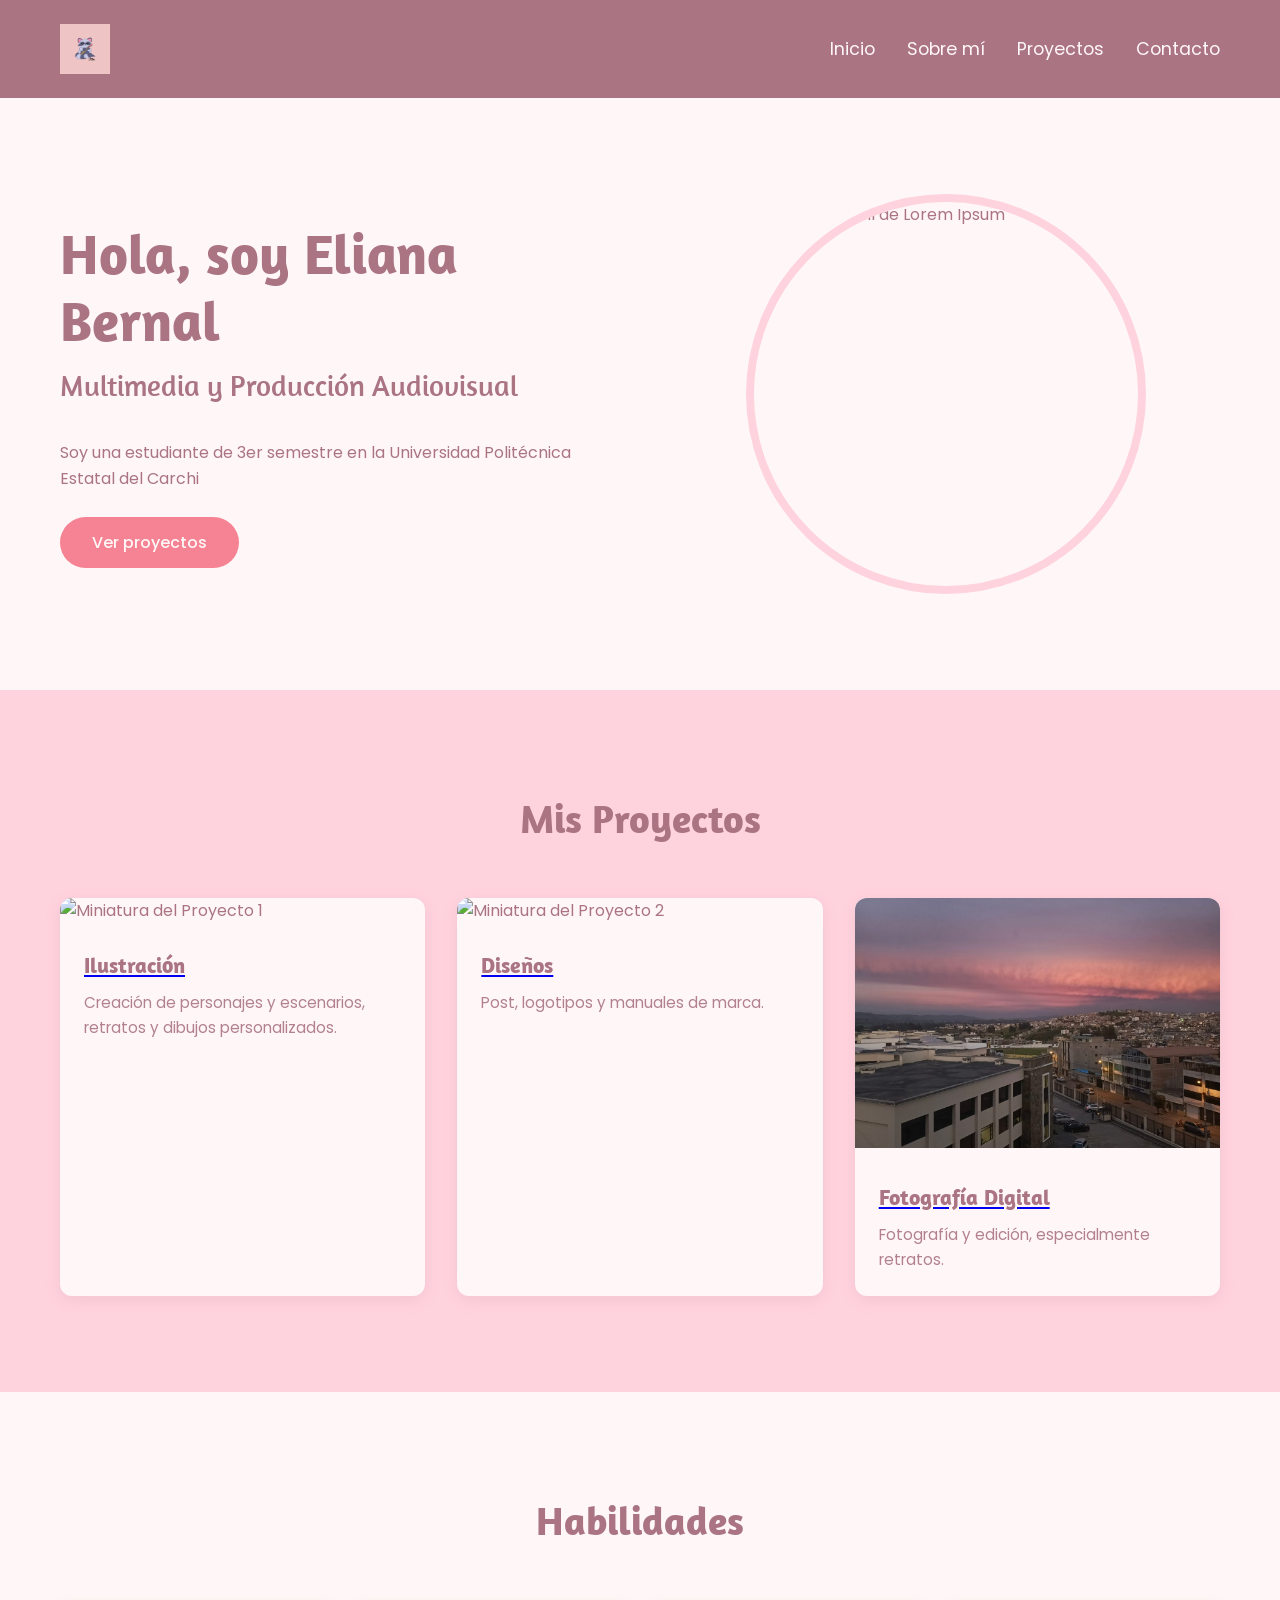
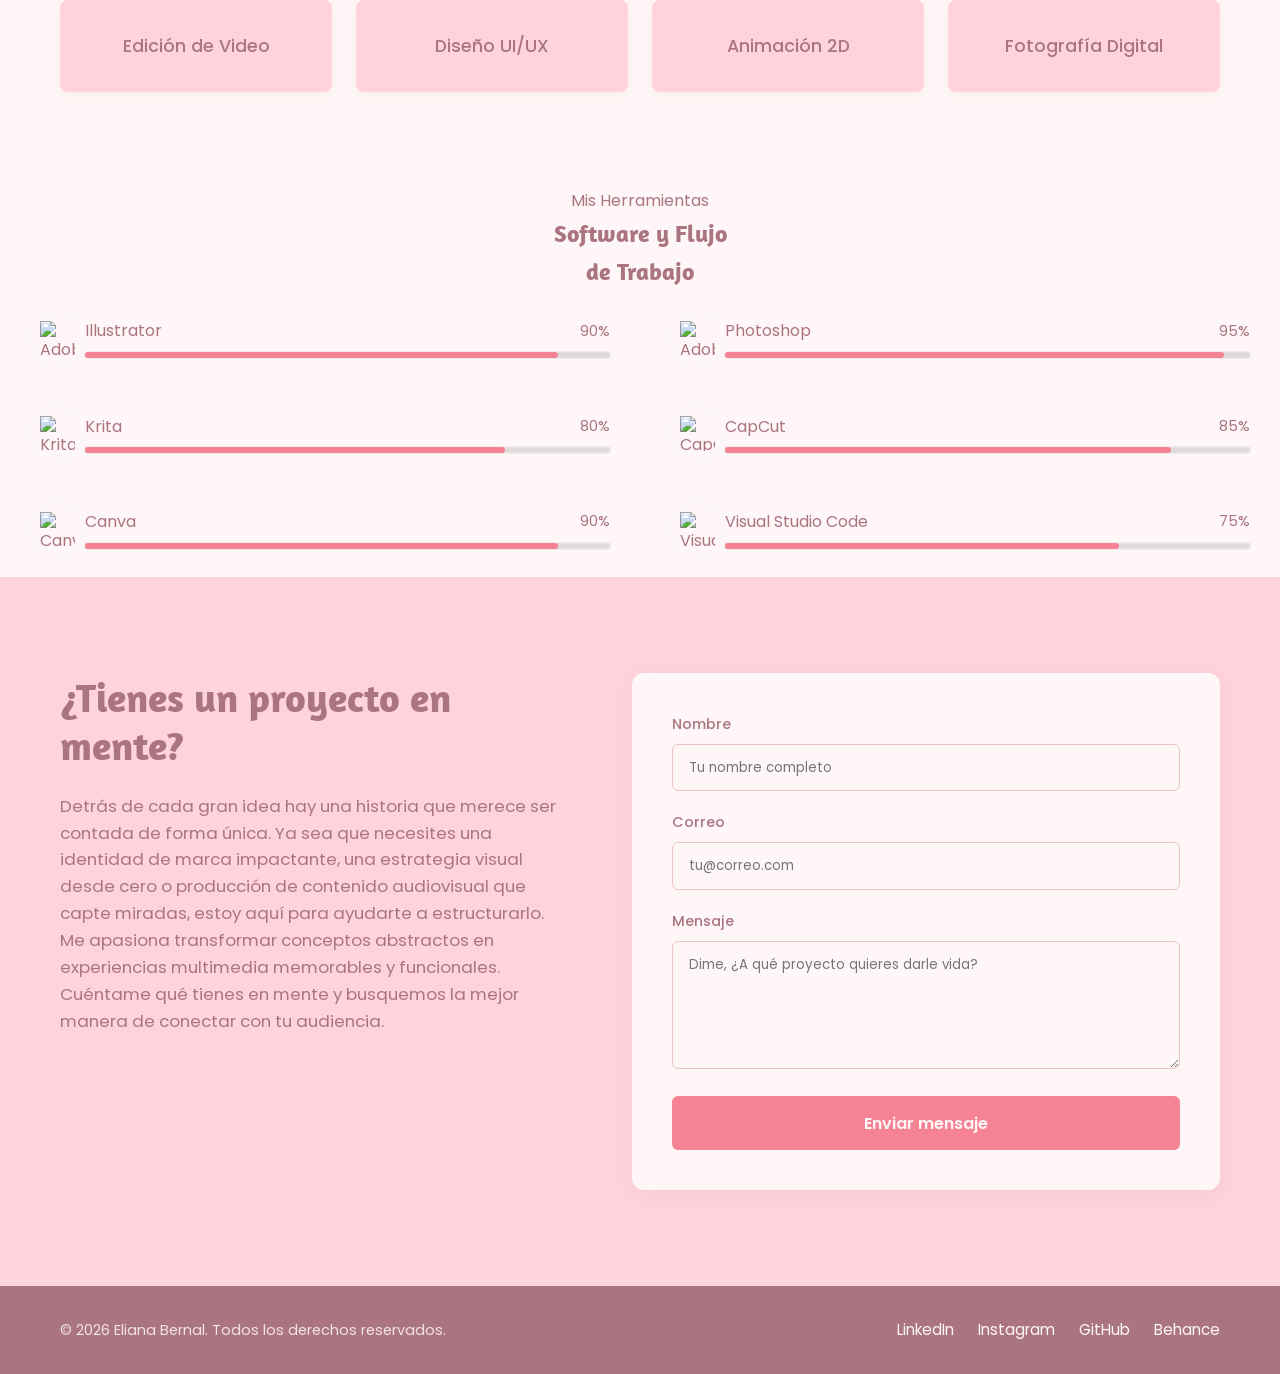
==== index.html @ 966401a4 "fotos" ====
<!DOCTYPE html>
<html lang="es">
<head>
    <meta charset="UTF-8">
    <meta name="viewport" content="width=device-width, initial-scale=1.0">
    <title>Portafolio Profesional - Multimedia y Producción Audiovisual</title>
    <link rel="preconnect" href="https://fonts.googleapis.com">
    <link rel="preconnect" href="https://fonts.gstatic.com" crossorigin>
    <link href="https://fonts.googleapis.com/css2?family=Amaranth:ital,wght@0,400;0,700;1,400;1,700&family=Poppins:wght@300;400;500;600&display=swap" rel="stylesheet">
    <link rel="stylesheet" href="style.css">
</head>
<body>

    <header class="sitio-header">
        <div class="contenedor header-flex">
            <div class="logo-placeholder"><img src="Pictures/Logo cuadrado.png" alt="" width="50px" height="50px"></div>
            <nav class="navegacion-principal">
                <a href="#inicio" class="enlace-nav">Inicio</a>
                <a href="#sobre-mi" class="enlace-nav">Sobre mí</a>
                <a href="#proyectos" class="enlace-nav">Proyectos</a>
                <a href="#contacto" class="enlace-nav">Contacto</a>
            </nav>
        </div>
    </header>

    <main>
        <section id="inicio" class="seccion-hero">
            <div class="contenedor hero-flex">
                <div class="hero-columna-texto">
                    <h1 class="hero-titulo">Hola, soy Eliana Bernal</h1>
                    <h2 class="hero-subtitulo">Multimedia y Producción Audiovisual</h2>
                    <p>Soy una estudiante de 3er semestre en la Universidad Politécnica Estatal del Carchi</p>
                    <br>
                    <a href="#proyectos" class="boton-acento">Ver proyectos</a>
                </div>
                <div class="hero-columna-imagen">
                    <img src="Pictures/" alt="Foto de perfil de Lorem Ipsum" class="foto-perfil">
                </div>
            </div>
        </section>

        <section id="proyectos" class="seccion-proyectos">
            <div class="contenedor">
                <h2 class="titulo-seccion">Mis Proyectos</h2>
                <div class="proyectos-grid">
                    <article class="tarjeta-proyecto">
                        <img src="Pictures/Ilustración Ellie.png" alt="Miniatura del Proyecto 1" class="proyecto-imagen">
                        <div class="proyecto-contenido">
                            <a href="###" target="_blank" rel="noopener noreferrer"><h3 class="proyecto-titulo">Ilustración</h3></a>
                            <p class="proyecto-descripcion">Creación de personajes y escenarios, retratos y dibujos personalizados.</p>
                        </div>
                    </article>
                    <article class="tarjeta-proyecto">
                        <img src="Pictures/SFICHE.png" alt="Miniatura del Proyecto 2" class="proyecto-imagen">
                        <div class="proyecto-contenido">
                            <a href="###" target="_blank" rel="noopener noreferrer"><h3 class="proyecto-titulo">Diseños</h3></a>
                            <p class="proyecto-descripcion">Post, logotipos y manuales de marca.</p>
                        </div>
                    </article>
                    <article class="tarjeta-proyecto">
                        <img src="Pictures/Campus UPEC.jpeg" alt="Miniatura del Proyecto 3" class="proyecto-imagen">
                        <div class="proyecto-contenido">
                            <a href="###" target="_blank" rel="noopener noreferrer"><h3 class="proyecto-titulo">Fotografía Digital</h3></a>
                            <p class="proyecto-descripcion">Fotografía y edición, especialmente retratos.</p>
                        </div>
                    </article>
                </div>
            </div>
        </section>

        <section id="sobre-mi" class="seccion-habilidades">
            <div class="contenedor">
                <h2 class="titulo-seccion">Habilidades</h2>
                <div class="habilidades-flex">
                    <div class="tarjeta-habilidad">Edición de Video</div>
                    <div class="tarjeta-habilidad">Diseño UI/UX</div>
                    <div class="tarjeta-habilidad">Animación 2D</div>
                    <div class="tarjeta-habilidad">Fotografía Digital</div>
                </div>
            </div>
        </section>
        <!-- Sección de Habilidades (Programas que uso) -->
<section id="habilidades" class="section section--skills">
  <span class="eyebrow">Mis Herramientas</span>
  <h2>Software y Flujo<br>de Trabajo</h2>
  
  <div class="skills__container">
    <!-- Illustrator -->
    <div class="skill-item">
      <div class="skill-item__circle">
        <img src="https://upload.wikimedia.org/wikipedia/commons/thumb/f/fb/Adobe_Illustrator_CC_icon.svg/250px-Adobe_Illustrator_CC_icon.svg.png" alt="Adobe Illustrator" class="skill-item__icon">
      </div>
      <div class="skill-item__bar-container">
        <div class="skill-item__info">
          <span class="skill-item__name">Illustrator</span>
          <span class="skill-item__percentage">90%</span>
        </div>
        <div class="skill-item__bar-bg">
          <div class="skill-item__bar-fill illustrator-bar"></div>
        </div>
      </div>
    </div>

    <!-- Photoshop -->
    <div class="skill-item">
      <div class="skill-item__circle">
        <img src="https://upload.wikimedia.org/wikipedia/commons/thumb/a/af/Adobe_Photoshop_CC_icon.svg/960px-Adobe_Photoshop_CC_icon.svg.png" alt="Adobe Photoshop" class="skill-item__icon">
      </div>
      <div class="skill-item__bar-container">
        <div class="skill-item__info">
          <span class="skill-item__name">Photoshop</span>
          <span class="skill-item__percentage">95%</span>
        </div>
        <div class="skill-item__bar-bg">
          <div class="skill-item__bar-fill photoshop-bar"></div>
        </div>
      </div>
    </div>

    <!-- Krita -->
    <div class="skill-item">
      <div class="skill-item__circle">
        <img src="https://upload.wikimedia.org/wikipedia/commons/7/73/Calligrakrita-base.svg" alt="Krita" class="skill-item__icon">
      </div>
      <div class="skill-item__bar-container">
        <div class="skill-item__info">
          <span class="skill-item__name">Krita</span>
          <span class="skill-item__percentage">80%</span>
        </div>
        <div class="skill-item__bar-bg">
          <div class="skill-item__bar-fill krita-bar"></div>
        </div>
      </div>
    </div>

    <!-- CapCut -->
    <div class="skill-item">
      <div class="skill-item__circle">
        <img src="https://static.vecteezy.com/system/resources/previews/067/065/640/non_2x/capcut-logo-square-rounded-capcut-logo-capcut-logo-free-download-free-png.png" alt="CapCut" class="skill-item__icon">
      </div>
      <div class="skill-item__bar-container">
        <div class="skill-item__info">
          <span class="skill-item__name">CapCut</span>
          <span class="skill-item__percentage">85%</span>
        </div>
        <div class="skill-item__bar-bg">
          <div class="skill-item__bar-fill capcut-bar"></div>
        </div>
      </div>
    </div>

    <!-- Canva -->
    <div class="skill-item">
      <div class="skill-item__circle">
        <img src="https://www.pngall.com/wp-content/uploads/13/Canva-Logo-PNG.png" alt="Canva" class="skill-item__icon">
      </div>
      <div class="skill-item__bar-container">
        <div class="skill-item__info">
          <span class="skill-item__name">Canva</span>
          <span class="skill-item__percentage">90%</span>
        </div>
        <div class="skill-item__bar-bg">
          <div class="skill-item__bar-fill canva-bar"></div>
        </div>
      </div>
    </div>

    <!-- Visual Studio Code -->
    <div class="skill-item">
      <div class="skill-item__circle">
        <img src="https://upload.wikimedia.org/wikipedia/commons/thumb/9/9a/Visual_Studio_Code_1.35_icon.svg/3840px-Visual_Studio_Code_1.35_icon.svg.png" alt="Visual Studio Code" class="skill-item__icon">
      </div>
      <div class="skill-item__bar-container">
        <div class="skill-item__info">
          <span class="skill-item__name">Visual Studio Code</span>
          <span class="skill-item__percentage">75%</span>
        </div>
        <div class="skill-item__bar-bg">
          <div class="skill-item__bar-fill vscode-bar"></div>
        </div>
      </div>
    </div>
  </div>
</section>
       
    </section>

        <section id="contacto" class="seccion-contacto">
            <div class="contenedor contacto-flex">
                <div class="contacto-columna-texto">
                    <h2 class="contacto-titulo">¿Tienes un proyecto en mente?</h2>
                    <p class="contacto-motivacion">Detrás de cada gran idea hay una 
                        historia que merece ser contada de forma única. Ya sea que 
                        necesites una identidad de marca impactante, una estrategia 
                        visual desde cero o producción de contenido audiovisual que 
                        capte miradas, estoy aquí para ayudarte a estructurarlo. 
                        Me apasiona transformar conceptos abstractos en experiencias 
                        multimedia memorables y funcionales. Cuéntame qué tienes en 
                        mente y busquemos la mejor manera de conectar con tu audiencia.</p>
                </div>
                <div class="contacto-columna-formulario">
                    <form action="https://formspree.io/f/xdajqbzo" method="POST" class="formulario-contacto">
                        <div class="campo-formulario">
                            <label for="nombre" class="etiqueta-formulario">Nombre</label>
                            <input type="text" id="nombre" name="nombre" class="input-formulario" placeholder="Tu nombre completo" required>
                        </div>
                        <div class="campo-formulario">
                            <label for="correo" class="etiqueta-formulario">Correo</label>
                            <input type="email" id="correo" name="correo" class="input-formulario" placeholder="tu@correo.com" required>
                        </div>
                        <div class="campo-formulario">
                            <label for="mensaje" class="etiqueta-formulario">Mensaje</label>
                            <textarea id="mensaje" name="mensaje" rows="5" class="textarea-formulario" placeholder="Dime, ¿A qué proyecto quieres darle vida?" required></textarea>
                        </div>
                        <button type="submit" class="boton-enviar">Enviar mensaje</button>
                    </form>
                </div>
            </div>
        </section>
    </main>

    <footer class="sitio-footer">
        <div class="contenedor footer-flex">
            <p class="texto-copyright">&copy; 2026 Eliana Bernal. Todos los derechos reservados.</p>
            <div class="redes-sociales">
                <a href="https://linkedin.com" target="_blank" rel="noopener" class="enlace-social">LinkedIn</a>
                <a href="https://www.instagram.com/ellie_.paulina?igsh=MXFzbDJpeTRjZDdiNg==" target="_blank" rel="noopener" class="enlace-social">Instagram</a>
                <a href="https://github.com" target="_blank" rel="noopener" class="enlace-social">GitHub</a>
                <a href="https://www.behance.net/elianabernal8" target="_blank" rel="noopener" class="enlace-social">Behance</a>
            </div>
        </div>
    </footer>

</body>
</html>
---- style.css ----
/* ==========================================================================
   1. REGLAS GENERALES Y ESTILOS BASE
      ========================================================================== */

      /* Reseteo básico para eliminar márgenes y paddings por defecto de los navegadores */
      * {
          margin: 0;
              padding: 0;
                  box-sizing: border-box;
                  }
        /* Configuración de transiciones suaves para todo el sitio al usar scroll interno */
 html {
 scroll-behavior: smooth;
 }
 /* Establece la tipografía base del cuerpo del texto, color y suavizado de fuentes */
 body {
 font-family: 'Poppins', sans-serif;
 color: #AA7483; /* Aplicación del color principal oscuro para textos estándar */
 background-color: #FFF7F7; /* Fondo general por defecto */
 line-height: 1.6;
 }
 /* Configuración global de títulos con la tipografía Amaranth */
 h1, h2, h3 {
 font-family: 'Amaranth', sans-serif;
 }
 /* Contenedor fijo para centrar el contenido y limitar su ancho máximo en pantallas grandes */
 .contenedor {
 max-width: 1200px;
 margin: 0 auto;
 padding: 0 20px;
 }
 /* Estilo estandarizado para los títulos principales de cada sección */
 .titulo-seccion {
  font-size: 2.5rem;
  text-align: center;
  margin-bottom: 3rem;
 }

 /* ==========================================================================
 2. REGLAS DE COMPONENTES REUTILIZABLES (BOTONES Y EFECTOS)
 ========================================================================== */

 /* Estilo base para el botón de acento (Llamadas a la acción) */
 .boton-acento {
 display: inline-block;
 background-color: #F58393; /* Color de acento llamativo */
 color: #FFF7F7; /* Contraste con color claro 2 */
 padding: 0.8rem 2rem;
 font-family: 'Poppins', sans-serif;
 font-weight: 500;
 text-decoration: none;
 border-radius: 30px;
 transition: background-color 0.3s ease, transform 0.3s ease;
 }
 /* Efecto hover interactivo para el botón de acento */
 .boton-acento:hover {
 background-color: #AA7483; /* Cambia al color principal oscuro */
 transform: translateY(-3px); /* Pequeño desplazamiento hacia arriba */
 }
 /* ==========================================================================
 3. ESTILOS DEL HEADER (ENCABEZADO)
                                                                                                                          ========================================================================== */

    /* Fondo oscuro y estructura general del header */
    .sitio-header {
    background-color: #AA7483; /* Color principal oscuro */
                                                                 padding: 1.5rem 0;
                                                                        position: sticky;
                                                         top: 0;
                                                     z-index: 100; /* Asegura que se mantenga visible por encima de otros elementos */
                                                                                                                                              }

                                                                                                                                              /* Distribución paralela del logo y la navegación mediante Flexbox */
                                                                                                                                              .header-flex {
                                                                                                                                                  display: flex;
                                                                                                                                                      justify-content: space-between;
                                                                                                                                                          align-items: center;
                                                                                                                                                          }

                                                                                                                                                          /* Representación visual temporal del logo cuadrado */
                                                                                                                                                          .logo-placeholder {
                                                                                                                                                              width: 50px;
                                                                                                                                                                  height: 50px;
                                                                                                                                                                      background-color: #FFD3DE; /* Color claro 1 para contraste */
                                                                                                                                                                          color: #AA7483;
                                                                                                                                                                              display: flex;
                                                                                                                                                                                  align-items: center;
                                                                                                                                                                                      justify-content: center;
                                                                                                                                                                                          font-size: 0.8rem;
                                                                                                                                                                                              font-weight: bold;
                                                                                                                                                                                                  border-radius: 8px;
                                                                                                                                                                                                  }

                                                                                                                                                                                                  /* Contenedor de enlaces de navegación espaciados horizontalmente */
                                                                                                                                                                                                  .navegacion-principal {
                                                                                                                                                                                                      display: flex;
                                                                                                                                                                                                          gap: 2rem;
                                                                                                                                                                                                          }

                                                                                                                                                                                                          /* Estilos individuales para los links del menú */
                                                                                                                                                                                                          .enlace-nav {
                                                                                                                                                                                                              color: #FFF7F7; /* Color claro 2 para legibilidad sobre fondo oscuro */
                                                                                                                                                                                                                  text-decoration: none;
                                                                                                                                                                                                                      font-weight: 400;
                                                                                                                                                                                                                          font-size: 1.1rem;
                                                                                                                                                                                                                              transition: color 0.3s ease;
                                                                                                                                                                                                                              }

                                                                                                                                                                                                                              /* Cambio de color sutil al pasar el cursor sobre los enlaces */
                                                                                                                                                                                                                              .enlace-nav:hover {
                                                                                                                                                                                                                                  color: #EFC4C4; /* Color secundario medio */
                                                                                                                                                                                                                                  }

                                                                                                                                                                                                                                  /* ==========================================================================
                                                                                                                                                                                                                                     4. ESTILOS DE LA SECCIÓN HERO
                                                                                                                                                                                                                                        ========================================================================== */

                                                                                                                                                                                                                                        /* Espaciado amplio y fondo claro específico */
                                                                                                                                                                                                                                        .seccion-hero {
                                                                                                                                                                                                                                            background-color: #FFF7F7; /* Color claro 2 */
                                                                                                                                                                                                                                                padding: 6rem 0;
  }
   /* Alineación en dos columnas con Flexbox para el texto y la imagen de perfil */
 .hero-flex {
  display: flex;
                                                                                                                                                                                                                                                        align-items: center;
                                                                                                                                                                                                                                                            justify-content: space-between;
                                                                                                                                                                                                                                                                gap: 4rem;
                                                                                                                                                                                                                                                                }

                                                                                                                                                                                                                                                                /* Columna de texto configurada para ocupar la mitad del espacio disponible */
                                                                                                                                                                                                                                                                .hero-columna-texto {
                                                                                                                                                                                                                                                                    flex: 1;
                                                                                                                                                                                                                                                                    }

                                                                                                                                                                                                                                                                    .hero-titulo {
                                                                                                                                                                                                                                                                        font-size: 3.5rem;
                                                                                                                                                                                                                                                                            color: #AA7483; /* Color principal oscuro */
                                                                                                                                                                                                                                                                                margin-bottom: 0.5rem;
                                                                                                                                                                                                                                                                                    line-height: 1.2;
                                                                                                                                                                                                                                                                                    }

                                                                                                                                                                                                                                                                                    .hero-subtitulo {
                                                                                                                                                                                                                                                                                        font-size: 1.8rem;
                                                                                                                                                                                                                                                                                            color: #AA7483; /* Color secundario medio */
                                                                                                                                                                                                                                                                                                font-weight: 300;
                                                                                                                                                                                                                                                                                                    margin-bottom: 2rem;
                                                                                                                                                                                                                                                                                                    }

                                                                                                                                                                                                                                                                                                    /* Columna de la imagen alineada al centro */
                                                                                                                                                                                                                                                                                                    .hero-columna-imagen {
                                                                                                                                                                                                                                                                                                        flex: 1;
                                                                                                                                                                                                                                                                                                            display: flex;
                                                                                                                                                                                                                                                                                                                justify-content: center;
                                                                                                                                                                                                                                                                                                                }

                                                                                                                                                                                                                                                                                                                /* Recorte circular perfecto y sombra decorativa para la foto de perfil */
                                                                                                                                                                                                                                                                                                                .foto-perfil{
                                                                                                                                                                                                                                                                                                                    width: 400px;
                                                                                                                                                                                                                                                                                                                        height: 400px;
                                                                                                                                                                                                                                                                                                                            border-radius: 50%;
                                                                                                                                                                                                                                                                                                                                object-fit: cover;
                                                                                                                                                                                                                                                                                                                                    border: 8px solid #FFD3DE; /* Borde con color claro 1 */
                                                                                                                                                                                                                                                                                                                                    }

                                                                                                                                                                                                                                                                                                                                    /* ==========================================================================
                                                                                                                                                                                                                                                                                                                                       5. ESTILOS DE LA SECCIÓN MIS PROYECTOS
                                                                                                                                                                                                                                                                                                                                          ========================================================================== */

                                                                                                                                                                                                                                                                                                                                          .seccion-proyectos {
                                                                                                                                                                                                                                                                                                                                              background-color: #FFD3DE; /* Color claro 1 (Alternancia de fondo) */
                                                                                                                                                                                                                                                                                                                                                  padding: 6rem 0;
                                                                                                                                                                                                                                                                                                                                                  }

                                                                                                                                                                                                                                                                                                                                                  .seccion-proyectos .titulo-seccion {
                                                                                                                                                                                                                                                                                                                                                      color: #AA7483;
                                                                                                                                                                                                                                                                                                                                                      }

                                                                                                                                                                                                                                                                                                                                                      /* Disposición horizontal de tres tarjetas utilizando Flexbox */
                                                                                                                                                                                                                                                                                                                                                      .proyectos-grid {
                                                                                                                                                                                                                                                                                                                                                          display: flex;
                                                                                                                                                                                                                                                                                                                                                              gap: 2rem;
                                                                                                                                                                                                                                                                                                                                                                  justify-content: space-between;
                                                                                                                                                                                                                                                                                                                                                                  }

                                                                                                                                                                                                                                                                                                                                                                  /* Estructura individual de la tarjeta del proyecto */
                                                                                                                                                                                                                                                                                                                                                                  .tarjeta-proyecto {
                                                                                                                                                                                                                                                                                                                                                                      background-color: #FFF7F7; /* Fondo interno claro 2 para contrastar */
                                                                                                                                                                                                                                                                                                                                                                          flex: 1;
                                                                                                                                                                                                                                                                                                                                                                              border-radius: 12px;
                                                                                                                                                                                                                                                                                                                                                                                  overflow: hidden; /* Mantiene la imagen dentro de los bordes redondeados */
                                                                                                                                                                                                                                                                                                                                                                                      box-shadow: 0 4px 15px rgba(170, 116, 131, 0.15); /* Sombra suave usando el color principal */
                                                                                                                                                                                                                                                                                                                                                                                          transition: transform 0.3s ease, box-shadow 0.3s ease;
                                                                                                                                                                                                                                                                                                                                                                                          }

                                                                                                                                                                                                                                                                                                                                                                                          /* Efecto de elevación al interactuar con las tarjetas de proyectos */
                                                                                                                                                                                                                                                                                                                                                                                          .tarjeta-proyecto:hover {
                                                                                                                                                                                                                                                                                                                                                                                              transform: translateY(-10px);
                                                                                                                                                                                                                                                                                                                                                                                                  box-shadow: 0 10px 25px rgba(170, 116, 131, 0.3);
                                                                                                                                                                                                                                                                                                                                                                                                  }

                                                                                                                                                                                                                                                                                                                                                                                                  .proyecto-imagen {
                                                                                                                                                                                                                                                                                                                                                                                                      width: 100%;
                                                                                                                                                                                                                                                                                                                                                                                                          height: 250px;
                                                                                                                                                                                                                                                                                                                                                                                                              object-fit: cover;
                                                                                                                                                                                                                                                                                                                                                                                                              }

                                                                                                                                                                                                                                                                                                                                                                                                              /* Margen interno para los textos descriptivos dentro de la tarjeta */
                                                                                                                                                                                                                                                                                                                                                                                                              .proyecto-contenido {
                                                                                                                                                                                                                                                                                                                                                                                                                  padding: 1.5rem;
                                                                                                                                                                                                                                                                                                                                                                                                                  }

                                                                                                                                                                                                                                                                                                                                                                                                                  .proyecto-titulo {
                                                                                                                                                                                                                                                                                                                                                                                                                      color: #AA7483;
                                                                                                                                                                                                                                                                                                                                                                                                                          margin-bottom: 0.5rem;
                                                                                                                                                                                                                                                                                                                                                                                                                              font-size: 1.4rem;
                                                                                                                                                                                                                                                                                                                                                                                                                              }

                                                                                                                                                                                                                                                                                                                                                                                                                              .proyecto-descripcion {
                                                                                                                                                                                                                                                                                                                                                                                                                                  font-size: 0.95rem;
                                                                                                                                                                                                                                                                                                                                                                                                                                      color: #AA7483;
                                                                                                                                                                                                                                                                                                                                                                                                                                          opacity: 0.9;
                                                                                                                                                                                                                                                                                                                                                                                                                                          }

                                                                                                                                                                                                                                                                                                                                                                                                                                          /* ==========================================================================
                                                                                                                                                                                                                                                                                                                                                                                                                                             6. ESTILOS DE LA SECCIÓN HABILIDADES
                                                                                                                                                                                                                                                                                                                                                                                                                                                ========================================================================== */

                                                                                                                                                                                                                                                                                                                                                                                                                                                .seccion-habilidades {
                                                                                                                                                                                                                                                                                                                                                                                                                                                    background-color: #FFF7F7; /* Color claro 2 (Alternancia de fondo) */
                                                                                                                                                                                                                                                                                                                                                                                                                                                        padding: 6rem 0;
                                                                                                                                                                                                                                                                                                                                                                                                                                                        }

                                                                                                                                                                                                                                                                                                                                                                                                                                                        .seccion-habilidades .titulo-seccion {
                                                                                                                                                                                                                                                                                                                                                                                                                                                            color: #AA7483;
                                                                                                                                                                                                                                                                                                                                                                                                                                                            }

                                                                                                                                                                                                                                                                                                                                                                                                                                                            /* Distribución horizontal de cuatro tarjetas mediante Flexbox */
                                                                                                                                                                                                                                                                                                                                                                                                                                                            .habilidades-flex {
                                                                                                                                                                                                                                                                                                                                                                                                                                                                display: flex;
                                                                                                                                                                                                                                                                                                                                                                                                                                                                    gap: 1.5rem;
                                                                                                                                                                                                                                                                                                                                                                                                                                                                        justify-content: space-between;
                                                                                                                                                                                                                                                                                                                                                                                                                                                                        }

                                                                                                                                                                                                                                                                                                                                                                                                                                                                        /* Diseño de las tarjetas de habilidades individuales con fuerte contraste */
                                                                                                                                                                                                                                                                                                                                                                                                                                                                        .tarjeta-habilidad {
                                                                                                                                                                                                                                                                                                                                                                                                                                                                            flex: 1;
                                                                                                                                                                                                                                                                                                                                                                                                                                                                                background-color: #FFD3DE; /* Color claro 1 para resaltar sobre el fondo claro 2 */
                                                                                                                                                                                                                                                                                                                                                                                                                                                                                    color: #AA7483;
                                                                                                                                                                                                                                                                                                                                                                                                                                                                                        text-align: center;
                                                                                                                                                                                                                                                                                                                                                                                                                                                                                            padding: 2rem 1rem;
                                                                                                                                                                                                                                                                                                                                                                                                                                                                                                border-radius: 8px;
                                                                                                                                                                                                                                                                                                                                                                                                                                                                                                    font-weight: 500;
                                                                                                                                                                                                                                                                                                                                                                                                                                                                                                        font-size: 1.1rem;
                                                                                                                                                                                                                                                                                                                                                                                                                                                                                                            box-shadow: 0 2px 8px rgba(170, 116, 131, 0.1);
                                                                                                                                                                                                                                                                                                                                                                                                                                                                                                            }

                                                                                                                                                                                                                                                                                                                                                                                                                                                                                                            /* ==========================================================================
                                                                                                                                                                                                                                                                                                                                                                                                                                                                                                               7. ESTILOS DE LA SECCIÓN CONTACTO
                                                                                                                                                                                                                                                                                                                                                                                                                                                                                                                  ========================================================================== */

                                                                                                                                                                                                                                                                                                                                                                                                                                                                                                                  .seccion-contacto {
                                                                                                                                                                                                                                                                                                                                                                                                                                                                                                                      background-color: #FFD3DE; /* Color claro 1 (Alternancia de fondo) */
                                                                                                                                                                                                                                                                                                                                                                                                                                                                                                                          padding: 6rem 0;
                                                                                                                                                                                                                                                                                                                                                                                                                                                                                                                          }

                                                                                                                                                                                                                                                                                                                                                                                                                                                                                                                          /* Estructura de dos columnas paralelas usando Flexbox */
                                                                                                                                                                                                                                                                                                                                                                                                                                                                                                                          .contacto-flex {
                                                                                                                                                                                                                                                                                                                                                                                                                                                                                                                              display: flex;
                                                                                                                                                                                                                                                                                                                                                                                                                                                                                                                                  gap: 4rem;
                                                                                                                                                                                                                                                                                                                                                                                                                                                                                                                                      align-items: flex-start;
                                                                                                                                                                                                                                                                                                                                                                                                                                                                                                                                      }

                                                                                                                                                                                                                                                                                                                                                                                                                                                                                                                                      /* Ajuste proporcional de anchos por columna */
                                                                                                                                                                                                                                                                                                                                                                                                                                                                                                                                      .contacto-columna-texto {
                                                                                                                                                                                                                                                                                                                                                                                                                                                                                                                                          flex: 1;
                                                                                                                                                                                                                                                                                                                                                                                                                                                                                                                                          }

                                                                                                                                                                                                                                                                                                                                                                                                                                                                                                                                          .contacto-columna-formulario {
                                                                                                                                                                                                                                                                                                                                                                                                                                                                                                                                              flex: 1;
                                                                                                                                                                                                                                                                                                                                                                                                                                                                                                                                                  background-color: #FFF7F7; /* Fondo claro 2 para aislar visualmente el formulario */
                                                                                                                                                                                                                                                                                                                                                                                                                                                                                                                                                      padding: 2.5rem;
                                                                                                                                                                                                                                                                                                                                                                                                                                                                                                                                                          border-radius: 12px;
                                                                                                                                                                                                                                                                                                                                                                                                                                                                                                                                                              box-shadow: 0 4px 20px rgba(170, 116, 131, 0.1);
                                                                                                                                                                                                                                                                                                                                                                                                                                                                                                                                                              }

                                                                                                                                                                                                                                                                                                                                                                                                                                                                                                                                                              .contacto-titulo {
                                                                                                                                                                                                                                                                                                                                                                                                                                                                                                                                                                  font-size: 2.5rem;
                                                                                                                                                                                                                                                                                                                                                                                                                                                                                                                                                                      color: #AA7483;
                                                                                                                                                                                                                                                                                                                                                                                                                                                                                                                                                                          margin-bottom: 1.5rem;
                                                                                                                                                                                                                                                                                                                                                                                                                                                                                                                                                                              line-height: 1.2;
                                                                                                                                                                                                                                                                                                                                                                                                                                                                                                                                                                              }

                                                                                                                                                                                                                                                                                                                                                                                                                                                                                                                                                                              .contacto-motivacion {
                                                                                                                                                                                                                                                                                                                                                                                                                                                                                                                                                                                  color: #AA7483;
                                                                                                                                                                                                                                                                                                                                                                                                                                                                                                                                                                                      font-size: 1.05rem;
                                                                                                                                                                                                                                                                                                                                                                                                                                                                                                                                                                                      }

                                                                                                                                                                                                                                                                                                                                                                                                                                                                                                                                                                                      /* Contenedores individuales para dar margen vertical entre campos */
                                                                                                                                                                                                                                                                                                                                                                                                                                                                                                                                                                                      .campo-formulario {
                                                                                                                                                                                                                                                                                                                                                                                                                                                                                                                                                                                          margin-bottom: 1.25rem;
                                                                                                                                                                                                                                                                                                                                                                                                                                                                                                                                                                                          }

                                                                                                                                                                                                                                                                                                                                                                                                                                                                                                                                                                                          .etiqueta-formulario {
                                                                                                                                                                                                                                                                                                                                                                                                                                                                                                                                                                                              display: block;
                                                                                                                                                                                                                                                                                                                                                                                                                                                                                                                                                                                                  margin-bottom: 0.5rem;
                                                                                                                                                                                                                                                                                                                                                                                                                                                                                                                                                                                                      font-weight: 500;
                                                                                                                                                                                                                                                                                                                                                                                                                                                                                                                                                                                                          font-size: 0.9rem;
                                                                                                                                                                                                                                                                                                                                                                                                                                                                                                                                                                                                              color: #AA7483;
                                                                                                                                                                                                                                                                                                                                                                                                                                                                                                                                                                                                              }

                                                                                                                                                                                                                                                                                                                                                                                                                                                                                                                                                                                                              /* Estilos compartidos para campos de entrada de texto cortos y largos */
                                                                                                                                                                                                                                                                                                                                                                                                                                                                                                                                                                                                              .input-formulario,
                                                                                                                                                                                                                                                                                                                                                                                                                                                                                                                                                                                                              .textarea-formulario {
                                                                                                                                                                                                                                                                                                                                                                                                                                                                                                                                                                                                                  width: 100%;
                                                                                                                                                                                                                                                                                                                                                                                                                                                                                                                                                                                                                      padding: 0.8rem 1rem;
                                                                                                                                                                                                                                                                                                                                                                                                                                                                                                                                                                                                                          border: 1px solid #EFC4C4; /* Borde suave usando el color secundario medio */
                                                                                                                                                                                                                                                                                                                                                                                                                                                                                                                                                                                                                              background-color: #FFF7F7;
                                                                                                                                                                                                                                                                                                                                                                                                                                                                                                                                                                                                                                  border-radius: 6px;
                                                                                                                                                                                                                                                                                                                                                                                                                                                                                                                                                                                                                                      font-family: 'Poppins', sans-serif;
                                                                                                                                                                                                                                                                                                                                                                                                                                                                                                                                                                                                                                          color: #AA7483;
                                                                                                                                                                                                                                                                                                                                                                                                                                                                                                                                                                                                                                              outline: none;
                                                                                                                                                                                                                                                                                                                                                                                                                                                                                                                                                                                                                                                  transition: border-color 0.3s ease;
                                                                                                                                                                                                                                                                                                                                                                                                                                                                                                                                                                                                                                                  }

                                                                                                                                                                                                                                                                                                                                                                                                                                                                                                                                                                                                                                                  /* Evita que el usuario distorsione el diseño rompiendo las dimensiones horizontales */
                                                                                                                                                                                                                                                                                                                                                                                                                                                                                                                                                                                                                                                  .textarea-formulario {
                                                                                                                                                                                                                                                                                                                                                                                                                                                                                                                                                                                                                                                      resize: vertical;
                                                                                                                                                                                                                                                                                                                                                                                                                                                                                                                                                                                                                                                      }

                                                                                                                                                                                                                                                                                                                                                                                                                                                                                                                                                                                                                                                      /* Cambio de color del borde al hacer foco en un campo */
                                                                                                                                                                                                                                                                                                                                                                                                                                                                                                                                                                                                                                                      .input-formulario:focus,
                                                                                                                                                                                                                                                                                                                                                                                                                                                                                                                                                                                                                                                      .textarea-formulario:focus {
                                                                                                                                                                                                                                                                                                                                                                                                                                                                                                                                                                                                                                                          border-color: #F58393; /* Resalta con el color de acento */
                                                                                                                                                                                                                                                                                                                                                                                                                                                                                                                                                                                                                                                          }

                                                                                                                                                                                                                                                                                                                                                                                                                                                                                                                                                                                                                                                          /* Botón de envío que abarca todo el ancho del formulario */
                                                                                                                                                                                                                                                                                                                                                                                                                                                                                                                                                                                                                                                          .boton-enviar {
                                                                                                                                                                                                                                                                                                                                                                                                                                                                                                                                                                                                                                                              width: 100%;
                                                                                                                                                                                                                                                                                                                                                                                                                                                                                                                                                                                                                                                                  background-color: #F58393; /* Color de acento */
                                                                                                                                                                                                                                                                                                                                                                                                                                                                                                                                                                                                                                                                      color: #FFF7F7;
                                                                                                                                                                                                                                                                                                                                                                                                                                                                                                                                                                                                                                                                          padding: 0.9rem;
                                                                                                                                                                                                                                                                                                                                                                                                                                                                                                                                                                                                                                                                              border: none;
                                                                                                                                                                                                                                                                                                                                                                                                                                                                                                                                                                                                                                                                                  border-radius: 6px;
                                                                                                                                                                                                                                                                                                                                                                                                                                                                                                                                                                                                                                                                                      font-family: 'Poppins', sans-serif;
                                                                                                                                                                                                                                                                                                                                                                                                                                                                                                                                                                                                                                                                                          font-weight: 600;
                                                                                                                                                                                                                                                                                                                                                                                                                                                                                                                                                                                                                                                                                              font-size: 1rem;
                                                                                                                                                                                                                                                                                                                                                                                                                                                                                                                                                                                                                                                                                                  cursor: pointer;
                                                                                                                                                                                                                                                                                                                                                                                                                                                                                                                                                                                                                                                                                                      transition: background-color 0.3s ease;
                                                                                                                                                                                                                                                                                                                                                                                                                                                                                                                                                                                                                                                                                                      }

                                                                                                                                                                                                                                                                                                                                                                                                                                                                                                                                                                                                                                                                                                      /* Cambio de estado interactivo del botón de enviar */
                                                                                                                                                                                                                                                                                                                                                                                                                                                                                                                                                                                                                                                                                                      .boton-enviar:hover {
                                                                                                                                                                                                                                                                                                                                                                                                                                                                                                                                                                                                                                                                                                          background-color: #AA7483; /* Cambia al color principal oscuro */
                                                                                                                                                                                                                                                                                                                                                                                                                                                                                                                                                                                                                                                                                                          }

                                                                                                                                                                                                                                                                                                                                                                                                                                                                                                                                                                                                                                                                                                          /* ==========================================================================
                                                                                                                                                                                                                                                                                                                                                                                                                                                                                                                                                                                                                                                                                                             8. ESTILOS DEL FOOTER (PIE DE PÁGINA)
                                                                                                                                                                                                                                                                                                                                                                                                                                                                                                                                                                                                                                                                                                                ========================================================================== */

                                                                                                                                                                                                                                                                                                                                                                                                                                                                                                                                                                                                                                                                                                                /* Fondo oscuro e idéntico al encabezado principal */
                                                                                                                                                                                                                                                                                                                                                                                                                                                                                                                                                                                                                                                                                                                .sitio-footer {
                                                                                                                                                                                                                                                                                                                                                                                                                                                                                                                                                                                                                                                                                                                    background-color: #AA7483; /* Color principal oscuro */
                                                                                                                                                                                                                                                                                                                                                                                                                                                                                                                                                                                                                                                                                                                        color: #FFF7F7;
                                                                                                                                                                                                                                                                                                                                                                                                                                                                                                                                                                                                                                                                                                                            padding: 2rem 0;
                                                                                                                                                                                                                                                                                                                                                                                                                                                                                                                                                                                                                                                                                                                            }

                                                                                                                                                                                                                                                                                                                                                                                                                                                                                                                                                                                                                                                                                                                            /* Alineación simétrica de elementos en el footer */
                                                                                                                                                                                                                                                                                                                                                                                                                                                                                                                                                                                                                                                                                                                            .footer-flex {
                                                                                                                                                                                                                                                                                                                                                                                                                                                                                                                                                                                                                                                                                                                                display: flex;
                                                                                                                                                                                                                                                                                                                                                                                                                                                                                                                                                                                                                                                                                                                                    justify-content: space-between;
                                                                                                                                                                                                                                                                                                                                                                                                                                                                                                                                                                                                                                                                                                                                        align-items: center;
                                                                                                                                                                                                                                                                                                                                                                                                                                                                                                                                                                                                                                                                                                                                        }

                                                                                                                                                                                                                                                                                                                                                                                                                                                                                                                                                                                                                                                                                                                                        .texto-copyright {
                                                                                                                                                                                                                                                                                                                                                                                                                                                                                                                                                                                                                                                                                                                                            font-size: 0.9rem;
                                                                                                                                                                                                                                                                                                                                                                                                                                                                                                                                                                                                                                                                                                                                                opacity: 0.85;
                                                                                                                                                                                                                                                                                                                                                                                                                                                                                                                                                                                                                                                                                                                                                }

                                                                                                                                                                                                                                                                                                                                                                                                                                                                                                                                                                                                                                                                                                                                                /* Contenedor horizontal para redes sociales */
                                                                                                                                                                                                                                                                                                                                                                                                                                                                                                                                                                                                                                                                                                                                                .redes-sociales {
                                                                                                                                                                                                                                                                                                                                                                                                                                                                                                                                                                                                                                                                                                                                                    display: flex;
                                                                                                                                                                                                                                                                                                                                                                                                                                                                                                                                                                                                                                                                                                                                                        gap: 1.5rem;
                                                                                                                                                                                                                                                                                                                                                                                                                                                                                                                                                                                                                                                                                                                                                        }

                                                                                                                                                                                                                                                                                                                                                                                                                                                                                                                                                                                                                                                                                                                                                        /* Estilos de los links de redes sociales */
                                                                                                                                                                                                                                                                                                                                                                                                                                                                                                                                                                                                                                                                                                                                                        .enlace-social {
                                                                                                                                                                                                                                                                                                                                                                                                                                                                                                                                                                                                                                                                                                                                                            color: #FFF7F7; /* Color claro 2 */
                                                                                                                                                                                                                                                                                                                                                                                                                                                                                                                                                                                                                                                                                                                                                                text-decoration: none;
                                                                                                                                                                                                                                                                                                                                                                                                                                                                                                                                                                                                                                                                                                                                                                    font-size: 0.95rem;
                                                                                                                                                                                                                                                                                                                                                                                                                                                                                                                                                                                                                                                                                                                                                                        transition: color 0.3s ease, transform 0.3s ease;
                                                                                                                                                                                                                                                                                                                                                                                                                                                                                                                                                                                                                                                                                                                                                                            display: inline-block;
                                                                                                                                                                                                                                                                                                                                                                                                                                                                                                                                                                                                                                                                                                                                                                            }

                                                                                                                                                                                                                                                                                                                                                                                                                                                                                                                                                                                                                                                                                                                                                                            /* Efecto de color y leve rebote hacia arriba en hover */
                                                                                                                                                                                                                                                                                                                                                                                                                                                                                                                                                                                                                                                                                                                                                                            .enlace-social:hover {
                                                                                                                                                                                                                                                                                                                                                                                                                                                                                                                                                                                                                                                                                                                                                                                color: #F58393; /* Destaca con el color de acento */
                                                                                                                                                                                                                                                                                                                                                                                                                                                                                                                                                                                                                                                                                                                                                                                    transform: translateY(-2px);
                                                                                                                                                                                                                                                                                                                                                                                                                                                                                                                                                                                                                                                                                                                                                                                    }/* ==========================================================================
                                                                                                                                                                                                                                                                                                                                                                                                                                                                                                                                                                                                                                                                                                                                                                                       NUEVA SECCIÓN: HABILIDADES (PROGRAMAS)
                                                                                                                                                                                                                                                                                                                                                                                                                                                                                                                                                                                                                                                                                                                                                                                          ========================================================================== */
                                                                                                                                                                                                                                                                                                                                                                                                                                                                                                                                                                                                                                                                                                                                                                                          .section--skills {
                                                                                                                                                                                                                                                                                                                                                                                                                                                                                                                                                                                                                                                                                                                                                                                            text-align: center; /* Centra la cabecera */
                                                                                                                                                                                                                                                                                                                                                                                                                                                                                                                                                                                                                                                                                                                                                                                            }

                                                                                                                                                                                                                                                                                                                                                                                                                                                                                                                                                                                                                                                                                                                                                                                            .skills__container {
                                                                                                                                                                                                                                                                                                                                                                                                                                                                                                                                                                                                                                                                                                                                                                                              display: grid;
                                                                                                                                                                                                                                                                                                                                                                                                                                                                                                                                                                                                                                                                                                                                                                                                grid-template-columns: repeat(2, minmax(0, 1fr)); /* Dos columnas equilibradas en escritorio */
                                                                                                                                                                                                                                                                                                                                                                                                                                                                                                                                                                                                                                                                                                                                                                                                  gap: var(--space-lg) var(--space-xl); /* Espacio consistente entre elementos */
                                                                                                                                                                                                                                                                                                                                                                                                                                                                                                                                                                                                                                                                                                                                                                                                    margin-top: var(--space-xl);
                                                                                                                                                                                                                                                                                                                                                                                                                                                                                                                                                                                                                                                                                                                                                                                                      text-align: left; /* Alinea los textos de las barras a la izquierda */
                                                                                                                                                                                                                                                                                                                                                                                                                                                                                                                                                                                                                                                                                                                                                                                                      }

                                                                                                                                                                                                                                                                                                                                                                                                                                                                                                                                                                                                                                                                                                                                                                                                      .skill-item {
                                                                                                                                                                                                                                                                                                                                                                                                                                                                                                                                                                                                                                                                                                                                                                                                        display: grid;
                                                                                                                                                                                                                                                                                                                                                                                                                                                                                                                                                                                                                                                                                                                                                                                                          grid-template-columns: auto 1fr; /* Círculo a la izquierda fijo, barra flexible */
                                                                                                                                                                                                                                                                                                                                                                                                                                                                                                                                                                                                                                                                                                                                                                                                            align-items: center;
                                                                                                                                                                                                                                                                                                                                                                                                                                                                                                                                                                                                                                                                                                                                                                                                              gap: var(--space-md);
                                                                                                                                                                                                                                                                                                                                                                                                                                                                                                                                                                                                                                                                                                                                                                                                                background: var(--surface); /* Superficie sutil para resaltar cada item */
                                                                                                                                                                                                                                                                                                                                                                                                                                                                                                                                                                                                                                                                                                                                                                                                                  padding: 1.2rem 1.8rem;
                                                                                                                                                                                                                                                                                                                                                                                                                                                                                                                                                                                                                                                                                                                                                                                                                    border-radius: 1.5rem;
                                                                                                                                                                                                                                                                                                                                                                                                                                                                                                                                                                                                                                                                                                                                                                                                                      border: 1px solid rgba(255, 255, 255, 0.04);
                                                                                                                                                                                                                                                                                                                                                                                                                                                                                                                                                                                                                                                                                                                                                                                                                        transition: transform var(--transition-base);
                                                                                                                                                                                                                                                                                                                                                                                                                                                                                                                                                                                                                                                                                                                                                                                                                        }

                                                                                                                                                                                                                                                                                                                                                                                                                                                                                                                                                                                                                                                                                                                                                                                                                        .skill-item:hover {
                                                                                                                                                                                                                                                                                                                                                                                                                                                                                                                                                                                                                                                                                                                                                                                                                          transform: translateY(-2px); /* Efecto sutil al pasar el mouse */
                                                                                                                                                                                                                                                                                                                                                                                                                                                                                                                                                                                                                                                                                                                                                                                                                          }

                                                                                                                                                                                                                                                                                                                                                                                                                                                                                                                                                                                                                                                                                                                                                                                                                          .skill-item__circle {
                                                                                                                                                                                                                                                                                                                                                                                                                                                                                                                                                                                                                                                                                                                                                                                                                            width: 55px; /* Tamaño del contenedor del icono */
                                                                                                                                                                                                                                                                                                                                                                                                                                                                                                                                                                                                                                                                                                                                                                                                                              height: 55px;
                                                                                                                                                                                                                                                                                                                                                                                                                                                                                                                                                                                                                                                                                                                                                                                                                                background: var(--bg-main); /* Fondo más oscuro interno */
                                                                                                                                                                                                                                                                                                                                                                                                                                                                                                                                                                                                                                                                                                                                                                                                                                  border-radius: 50%; /* Transforma en círculo perfecto */
                                                                                                                                                                                                                                                                                                                                                                                                                                                                                                                                                                                                                                                                                                                                                                                                                                    display: flex;
                                                                                                                                                                                                                                                                                                                                                                                                                                                                                                                                                                                                                                                                                                                                                                                                                                      align-items: center;
                                                                                                                                                                                                                                                                                                                                                                                                                                                                                                                                                                                                                                                                                                                                                                                                                                        justify-content: center;
                                                                                                                                                                                                                                                                                                                                                                                                                                                                                                                                                                                                                                                                                                                                                                                                                                          overflow: hidden;
                                                                                                                                                                                                                                                                                                                                                                                                                                                                                                                                                                                                                                                                                                                                                                                                                                            border: 1px solid rgba(255, 255, 255, 0.1);
                                                                                                                                                                                                                                                                                                                                                                                                                                                                                                                                                                                                                                                                                                                                                                                                                                            }

                                                                                                                                                                                                                                                                                                                                                                                                                                                                                                                                                                                                                                                                                                                                                                                                                                            .skill-item__icon {
                                                                                                                                                                                                                                                                                                                                                                                                                                                                                                                                                                                                                                                                                                                                                                                                                                              width: 65%; /* Ajusta el icono de manera estética dentro del círculo */
                                                                                                                                                                                                                                                                                                                                                                                                                                                                                                                                                                                                                                                                                                                                                                                                                                                height: 65%;
                                                                                                                                                                                                                                                                                                                                                                                                                                                                                                                                                                                                                                                                                                                                                                                                                                                  object-fit: contain;
                                                                                                                                                                                                                                                                                                                                                                                                                                                                                                                                                                                                                                                                                                                                                                                                                                                  }
                                                                                                                                                                                                                                                                                                                                                                                                                                                                                                                                                                                                                                                                                                                                                                                                                                                  /* ==========================================================================
                                                                                                                                                                                                                                                                                                                                                                                                                                                                                                                                                                                                                                                                                                                                                                                                                                                     SECCIÓN DE HABILIDADES / PROGRAMAS (FIX DE RELLENO OBLIGATORIO)
                                                                                                                                                                                                                                                                                                                                                                                                                                                                                                                                                                                                                                                                                                                                                                                                                                                        ========================================================================== */
                                                                                                                                                                                                                                                                                                                                                                                                                                                                                                                                                                                                                                                                                                                                                                                                                                                        .section--skills {
                                                                                                                                                                                                                                                                                                                                                                                                                                                                                                                                                                                                                                                                                                                                                                                                                                                          text-align: center;
                                                                                                                                                                                                                                                                                                                                                                                                                                                                                                                                                                                                                                                                                                                                                                                                                                                          }

                                                                                                                                                                                                                                                                                                                                                                                                                                                                                                                                                                                                                                                                                                                                                                                                                                                          .skills__container {
                                                                                                                                                                                                                                                                                                                                                                                                                                                                                                                                                                                                                                                                                                                                                                                                                                                            display: grid;
                                                                                                                                                                                                                                                                                                                                                                                                                                                                                                                                                                                                                                                                                                                                                                                                                                                              grid-template-columns: repeat(2, minmax(0, 1fr));
                                                                                                                                                                                                                                                                                                                                                                                                                                                                                                                                                                                                                                                                                                                                                                                                                                                                gap: var(--space-lg) var(--space-xl);
                                                                                                                                                                                                                                                                                                                                                                                                                                                                                                                                                                                                                                                                                                                                                                                                                                                                  margin-top: var(--space-xl);
                                                                                                                                                                                                                                                                                                                                                                                                                                                                                                                                                                                                                                                                                                                                                                                                                                                                    text-align: left;
                                                                                                                                                                                                                                                                                                                                                                                                                                                                                                                                                                                                                                                                                                                                                                                                                                                                    }

                                                                                                                                                                                                                                                                                                                                                                                                                                                                                                                                                                                                                                                                                                                                                                                                                                                                    .skill-item {
                                                                                                                                                                                                                                                                                                                                                                                                                                                                                                                                                                                                                                                                                                                                                                                                                                                                      display: grid;
                                                                                                                                                                                                                                                                                                                                                                                                                                                                                                                                                                                                                                                                                                                                                                                                                                                                        grid-template-columns: auto 1fr;
                                                                                                                                                                                                                                                                                                                                                                                                                                                                                                                                                                                                                                                                                                                                                                                                                                                                          align-items: center;
                                                                                                                                                                                                                                                                                                                                                                                                                                                                                                                                                                                                                                                                                                                                                                                                                                                                            gap: var(--space-md);
                                                                                                                                                                                                                                                                                                                                                                                                                                                                                                                                                                                                                                                                                                                                                                                                                                                                              background: var(--surface);
                                                                                                                                                                                                                                                                                                                                                                                                                                                                                                                                                                                                                                                                                                                                                                                                                                                                                padding: 1.2rem 1.8rem;
                                                                                                                                                                                                                                                                                                                                                                                                                                                                                                                                                                                                                                                                                                                                                                                                                                                                                  border-radius: 1.5rem;
                                                                                                                                                                                                                                                                                                                                                                                                                                                                                                                                                                                                                                                                                                                                                                                                                                                                                    border: 1px solid rgba(255, 255, 255, 0.04);
                                                                                                                                                                                                                                                                                                                                                                                                                                                                                                                                                                                                                                                                                                                                                                                                                                                                                      transition: transform var(--transition-base);
                                                                                                                                                                                                                                                                                                                                                                                                                                                                                                                                                                                                                                                                                                                                                                                                                                                                                      }

                                                                                                                                                                                                                                                                                                                                                                                                                                                                                                                                                                                                                                                                                                                                                                                                                                                                                      .skill-item:hover {
                                                                                                                                                                                                                                                                                                                                                                                                                                                                                                                                                                                                                                                                                                                                                                                                                                                                                        transform: translateY(-2px);
                                                                                                                                                                                                                                                                                                                                                                                                                                                                                                                                                                                                                                                                                                                                                                                                                                                                                        }

                                                                                                                                                                                                                                                                                                                                                                                                                                                                                                                                                                                                                                                                                                                                                                                                                                                                                        .skill-item__circle {
                                                                                                                                                                                                                                                                                                                                                                                                                                                                                                                                                                                                                                                                                                                                                                                                                                                                                          width: 55px;
                                                                                                                                                                                                                                                                                                                                                                                                                                                                                                                                                                                                                                                                                                                                                                                                                                                                                            height: 55px;
                                                                                                                                                                                                                                                                                                                                                                                                                                                                                                                                                                                                                                                                                                                                                                                                                                                                                              background: var(--bg-main);
                                                                                                                                                                                                                                                                                                                                                                                                                                                                                                                                                                                                                                                                                                                                                                                                                                                                                                border-radius: 50%;
                                                                                                                                                                                                                                                                                                                                                                                                                                                                                                                                                                                                                                                                                                                                                                                                                                                                                                  display: flex;
                                                                                                                                                                                                                                                                                                                                                                                                                                                                                                                                                                                                                                                                                                                                                                                                                                                                                                    align-items: center;
                                                                                                                                                                                                                                                                                                                                                                                                                                                                                                                                                                                                                                                                                                                                                                                                                                                                                                      justify-content: center;
                                                                                                                                                                                                                                                                                                                                                                                                                                                                                                                                                                                                                                                                                                                                                                                                                                                                                                        overflow: hidden;
                                                                                                                                                                                                                                                                                                                                                                                                                                                                                                                                                                                                                                                                                                                                                                                                                                                                                                          border: 1px solid rgba(255, 255, 255, 0.1);
                                                                                                                                                                                                                                                                                                                                                                                                                                                                                                                                                                                                                                                                                                                                                                                                                                                                                                          }

                                                                                                                                                                                                                                                                                                                                                                                                                                                                                                                                                                                                                                                                                                                                                                                                                                                                                                          .skill-item__icon {
                                                                                                                                                                                                                                                                                                                                                                                                                                                                                                                                                                                                                                                                                                                                                                                                                                                                                                            width: 65%;
                                                                                                                                                                                                                                                                                                                                                                                                                                                                                                                                                                                                                                                                                                                                                                                                                                                                                                              height: 65%;
                                                                                                                                                                                                                                                                                                                                                                                                                                                                                                                                                                                                                                                                                                                                                                                                                                                                                                                object-fit: contain;
                                                                                                                                                                                                                                                                                                                                                                                                                                                                                                                                                                                                                                                                                                                                                                                                                                                                                                                }

                                                                                                                                                                                                                                                                                                                                                                                                                                                                                                                                                                                                                                                                                                                                                                                                                                                                                                                .skill-item__bar-container {
                                                                                                                                                                                                                                                                                                                                                                                                                                                                                                                                                                                                                                                                                                                                                                                                                                                                                                                  display: flex;
                                                                                                                                                                                                                                                                                                                                                                                                                                                                                                                                                                                                                                                                                                                                                                                                                                                                                                                    flex-direction: column;
                                                                                                                                                                                                                                                                                                                                                                                                                                                                                                                                                                                                                                                                                                                                                                                                                                                                                                                      gap: 0.5rem;
                                                                                                                                                                                                                                                                                                                                                                                                                                                                                                                                                                                                                                                                                                                                                                                                                                                                                                                        width: 100%; /* Forzamos el ancho de bloque */
                                                                                                                                                                                                                                                                                                                                                                                                                                                                                                                                                                                                                                                                                                                                                                                                                                                                                                                        }

                                                                                                                                                                                                                                                                                                                                                                                                                                                                                                                                                                                                                                                                                                                                                                                                                                                                                                                        .skill-item__info {
                                                                                                                                                                                                                                                                                                                                                                                                                                                                                                                                                                                                                                                                                                                                                                                                                                                                                                                          display: flex;
                                                                                                                                                                                                                                                                                                                                                                                                                                                                                                                                                                                                                                                                                                                                                                                                                                                                                                                            justify-content: space-between;
                                                                                                                                                                                                                                                                                                                                                                                                                                                                                                                                                                                                                                                                                                                                                                                                                                                                                                                              align-items: center;
                                                                                                                                                                                                                                                                                                                                                                                                                                                                                                                                                                                                                                                                                                                                                                                                                                                                                                                              }

                                                                                                                                                                                                                                                                                                                                                                                                                                                                                                                                                                                                                                                                                                                                                                                                                                                                                                                              .skill-item__name {
                                                                                                                                                                                                                                                                                                                                                                                                                                                                                                                                                                                                                                                                                                                                                                                                                                                                                                                                font-family: var(--font-title);
                                                                                                                                                                                                                                                                                                                                                                                                                                                                                                                                                                                                                                                                                                                                                                                                                                                                                                                                  font-weight: var(--font-weight-bold);
                                                                                                                                                                                                                                                                                                                                                                                                                                                                                                                                                                                                                                                                                                                                                                                                                                                                                                                                    color: var(--text-primary);
                                                                                                                                                                                                                                                                                                                                                                                                                                                                                                                                                                                                                                                                                                                                                                                                                                                                                                                                      font-size: 1rem;
                                                                                                                                                                                                                                                                                                                                                                                                                                                                                                                                                                                                                                                                                                                                                                                                                                                                                                                                      }

                                                                                                                                                                                                                                                                                                                                                                                                                                                                                                                                                                                                                                                                                                                                                                                                                                                                                                                                      .skill-item__percentage {
                                                                                                                                                                                                                                                                                                                                                                                                                                                                                                                                                                                                                                                                                                                                                                                                                                                                                                                                        font-size: 0.9rem;
                                                                                                                                                                                                                                                                                                                                                                                                                                                                                                                                                                                                                                                                                                                                                                                                                                                                                                                                          color: var(--text-primary);
                                                                                                                                                                                                                                                                                                                                                                                                                                                                                                                                                                                                                                                                                                                                                                                                                                                                                                                                            font-weight: var(--font-weight-bold);
                                                                                                                                                                                                                                                                                                                                                                                                                                                                                                                                                                                                                                                                                                                                                                                                                                                                                                                                            }

                                                                                                                                                                                                                                                                                                                                                                                                                                                                                                                                                                                                                                                                                                                                                                                                                                                                                                                                            /* Base de la barra */
                                                                                                                                                                                                                                                                                                                                                                                                                                                                                                                                                                                                                                                                                                                                                                                                                                                                                                                                            .skill-item__bar-bg {
                                                                                                                                                                                                                                                                                                                                                                                                                                                                                                                                                                                                                                                                                                                                                                                                                                                                                                                                              width: 100%;
                                                                                                                                                                                                                                                                                                                                                                                                                                                                                                                                                                                                                                                                                                                                                                                                                                                                                                                                                height: 6px; /* Alto delgado */
                                                                                                                                                                                                                                                                                                                                                                                                                                                                                                                                                                                                                                                                                                                                                                                                                                                                                                                                                  background: rgba(0, 0, 0, 0.12); 
                                                                                                                                                                                                                                                                                                                                                                                                                                                                                                                                                                                                                                                                                                                                                                                                                                                                                                                                                    box-shadow: inset 0 0 0 1px rgba(255, 255, 255, 0.15), 0 0 0 1px rgba(0, 0, 0, 0.05);
                                                                                                                                                                                                                                                                                                                                                                                                                                                                                                                                                                                                                                                                                                                                                                                                                                                                                                                                                      border-radius: 999px;
                                                                                                                                                                                                                                                                                                                                                                                                                                                                                                                                                                                                                                                                                                                                                                                                                                                                                                                                                        display: flex; /* Forzamos comportamiento flexible interno */
                                                                                                                                                                                                                                                                                                                                                                                                                                                                                                                                                                                                                                                                                                                                                                                                                                                                                                                                                        }

                                                                                                                                                                                                                                                                                                                                                                                                                                                                                                                                                                                                                                                                                                                                                                                                                                                                                                                                                        /* Relleno Base Común */
                                                                                                                                                                                                                                                                                                                                                                                                                                                                                                                                                                                                                                                                                                                                                                                                                                                                                                                                                        .skill-item__bar-fill {
                                                                                                                                                                                                                                                                                                                                                                                                                                                                                                                                                                                                                                                                                                                                                                                                                                                                                                                                                          display: block;
                                                                                                                                                                                                                                                                                                                                                                                                                                                                                                                                                                                                                                                                                                                                                                                                                                                                                                                                                            height: 100%;
                                                                                                                                                                                                                                                                                                                                                                                                                                                                                                                                                                                                                                                                                                                                                                                                                                                                                                                                                              background: var(--accent, #F58393); /* Si falla la variable, pinta rojo directo */
                                                                                                                                                                                                                                                                                                                                                                                                                                                                                                                                                                                                                                                                                                                                                                                                                                                                                                                                                                border-radius: 999px;
                                                                                                                                                                                                                                                                                                                                                                                                                                                                                                                                                                                                                                                                                                                                                                                                                                                                                                                                                                }

                                                                                                                                                                                                                                                                                                                                                                                                                                                                                                                                                                                                                                                                                                                                                                                                                                                                                                                                                                /* Asignación de porcentajes controlada por CSS puro */
                                                                                                                                                                                                                                                                                                                                                                                                                                                                                                                                                                                                                                                                                                                                                                                                                                                                                                                                                                .illustrator-bar { width: 90%; }
                                                                                                                                                                                                                                                                                                                                                                                                                                                                                                                                                                                                                                                                                                                                                                                                                                                                                                                                                                .photoshop-bar   { width: 95%; }
                                                                                                                                                                                                                                                                                                                                                                                                                                                                                                                                                                                                                                                                                                                                                                                                                                                                                                                                                                .krita-bar       { width: 80%; }
                                                                                                                                                                                                                                                                                                                                                                                                                                                                                                                                                                                                                                                                                                                                                                                                                                                                                                                                                                .capcut-bar      { width: 85%; }
                                                                                                                                                                                                                                                                                                                                                                                                                                                                                                                                                                                                                                                                                                                                                                                                                                                                                                                                                                .canva-bar       { width: 90%; }
                                                                                                                                                                                                                                                                                                                                                                                                                                                                                                                                                                                                                                                                                                                                                                                                                                                                                                                                                                .vscode-bar      { width: 75%; }

                                                                                                                                                                                                                                                                                                                                                                                                                                                                                                                                                                                                                                                                                                                                                                                                                                                                                                                                                                /* Adaptación para pantallas pequeñas */
                                                                                                                                                                                                                                                                                                                                                                                                                                                                                                                                                                                                                                                                                                                                                                                                                                                                                                                                                                @media (max-width: 1024px) {
                                                                                                                                                                                                                                                                                                                                                                                                                                                                                                                                                                                                                                                                                                                                                                                                                                                                                                                                                                  .skills__container {
                                                                                                                                                                                                                                                                                                                                                                                                                                                                                                                                                                                                                                                                                                                                                                                                                                                                                                                                                                      grid-template-columns: 1fr;
                                                                                                                                                                                                                                                                                                                                                                                                                                                                                                                                                                                                                                                                                                                                                                                                                                                                                                                                                                        }
                                                                                                                                                                                                                                                                                                                                                                                                                                                                                                                                                                                                                                                                                                                                                                                                                                                                                                                                                                        }
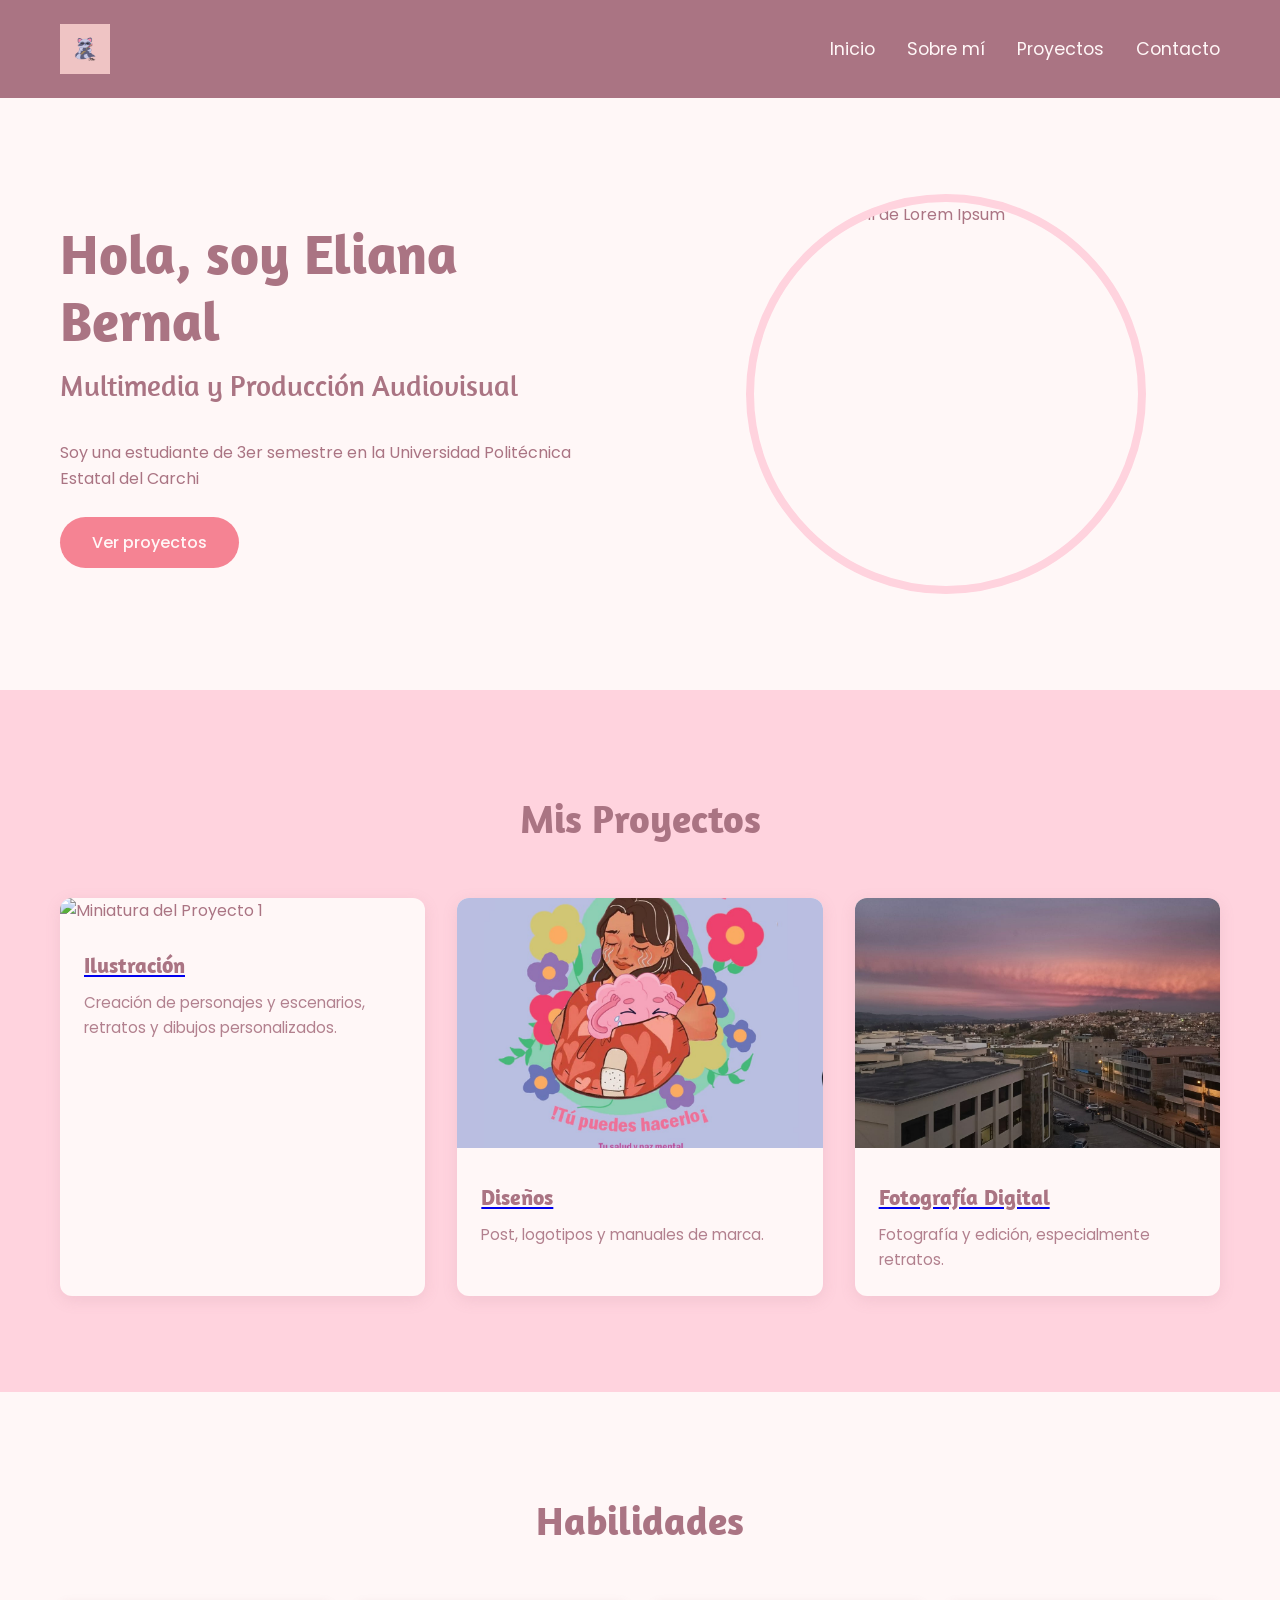
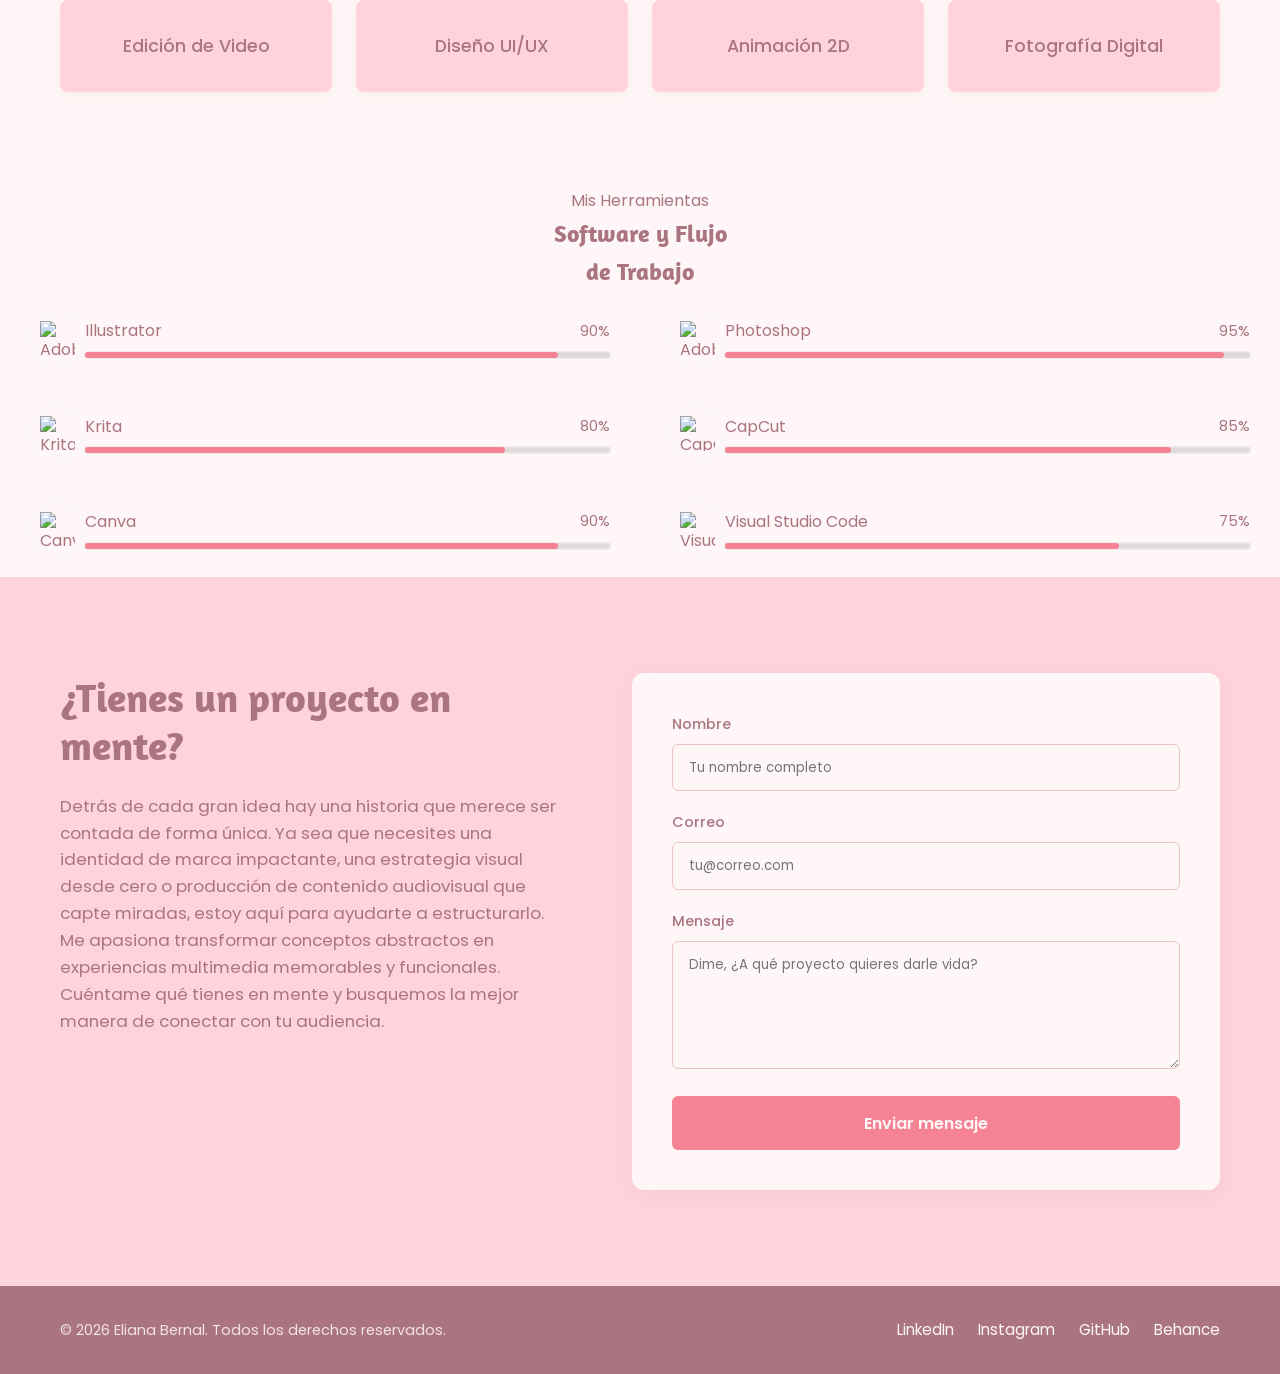
==== commit bc5d60b0: "afiche" ====
--- a/index.html
+++ b/index.html
@@ -51,7 +51,7 @@
                         </div>
                     </article>
                     <article class="tarjeta-proyecto">
-                        <img src="Pictures/SFICHE.png" alt="Miniatura del Proyecto 2" class="proyecto-imagen">
+                        <img src="Pictures/Afiche diseño.jpeg" alt="Miniatura del Proyecto 2" class="proyecto-imagen">
                         <div class="proyecto-contenido">
                             <a href="###" target="_blank" rel="noopener noreferrer"><h3 class="proyecto-titulo">Diseños</h3></a>
                             <p class="proyecto-descripcion">Post, logotipos y manuales de marca.</p>
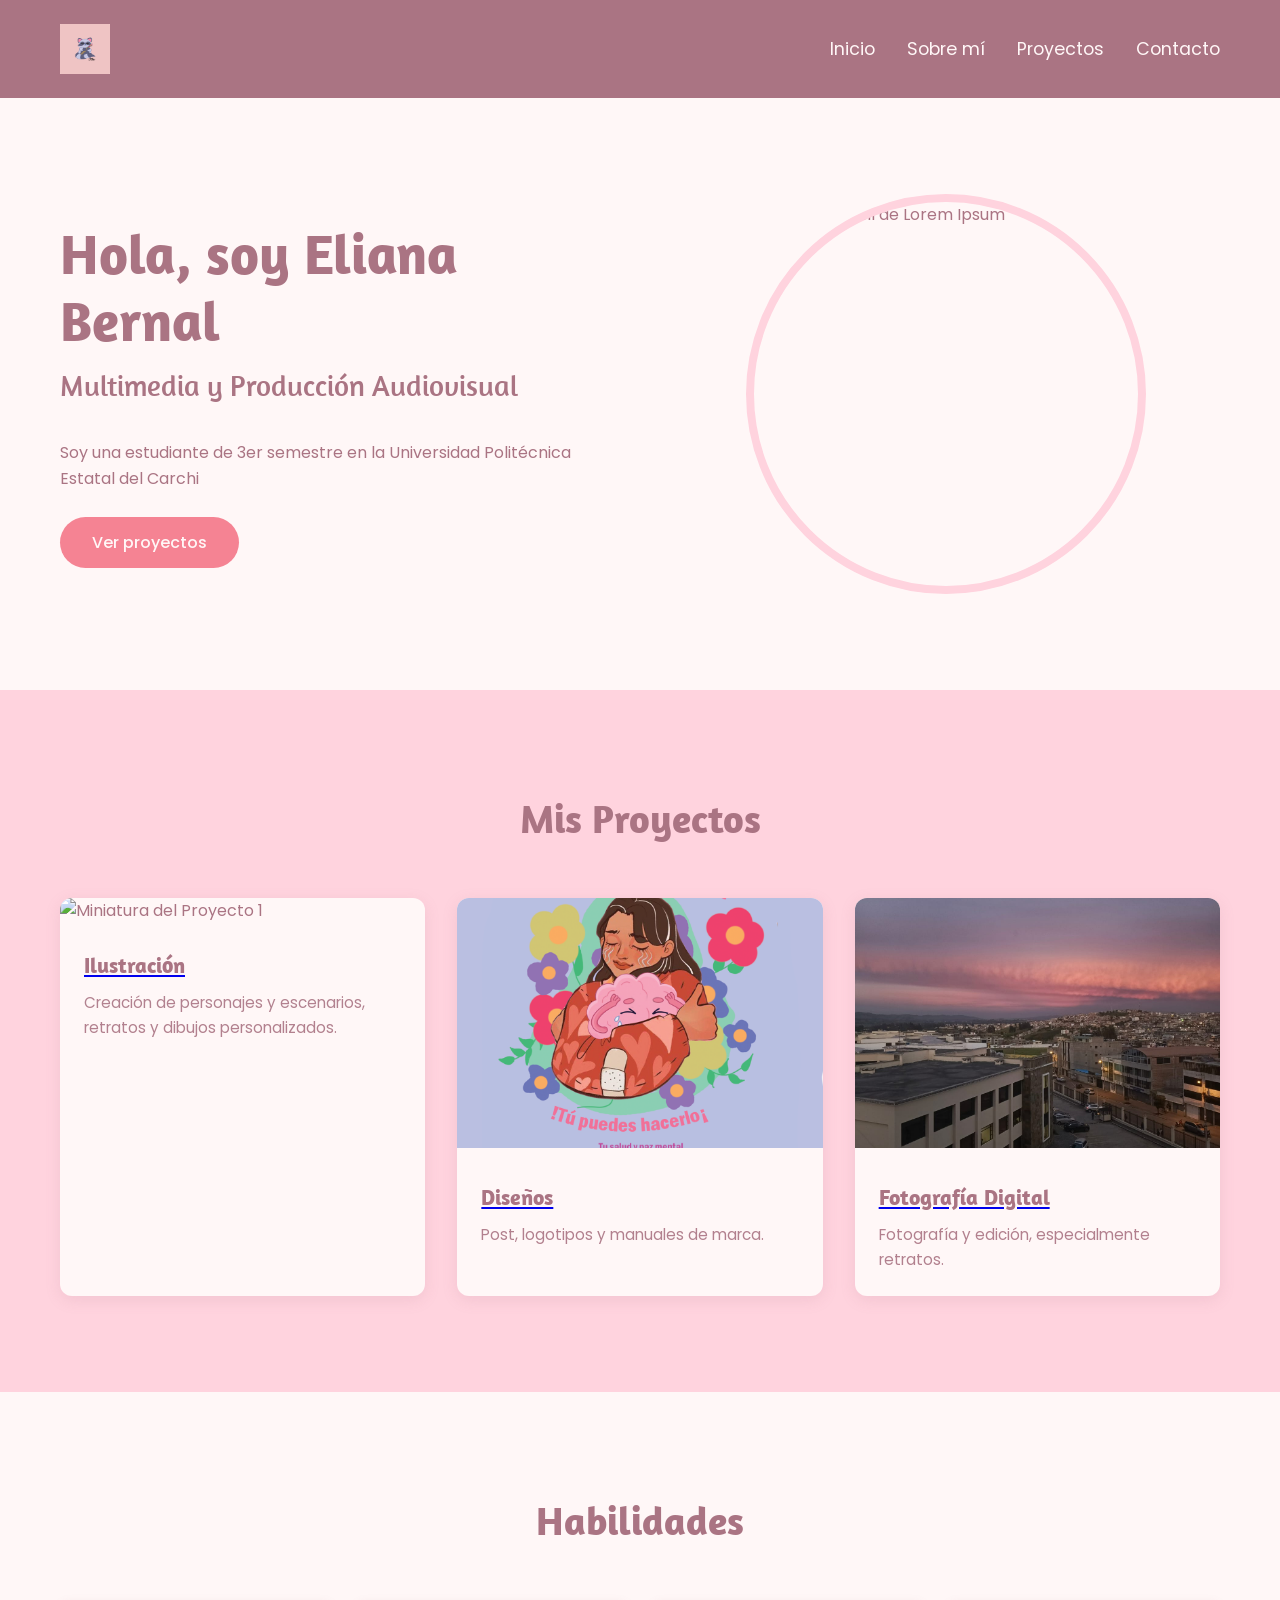
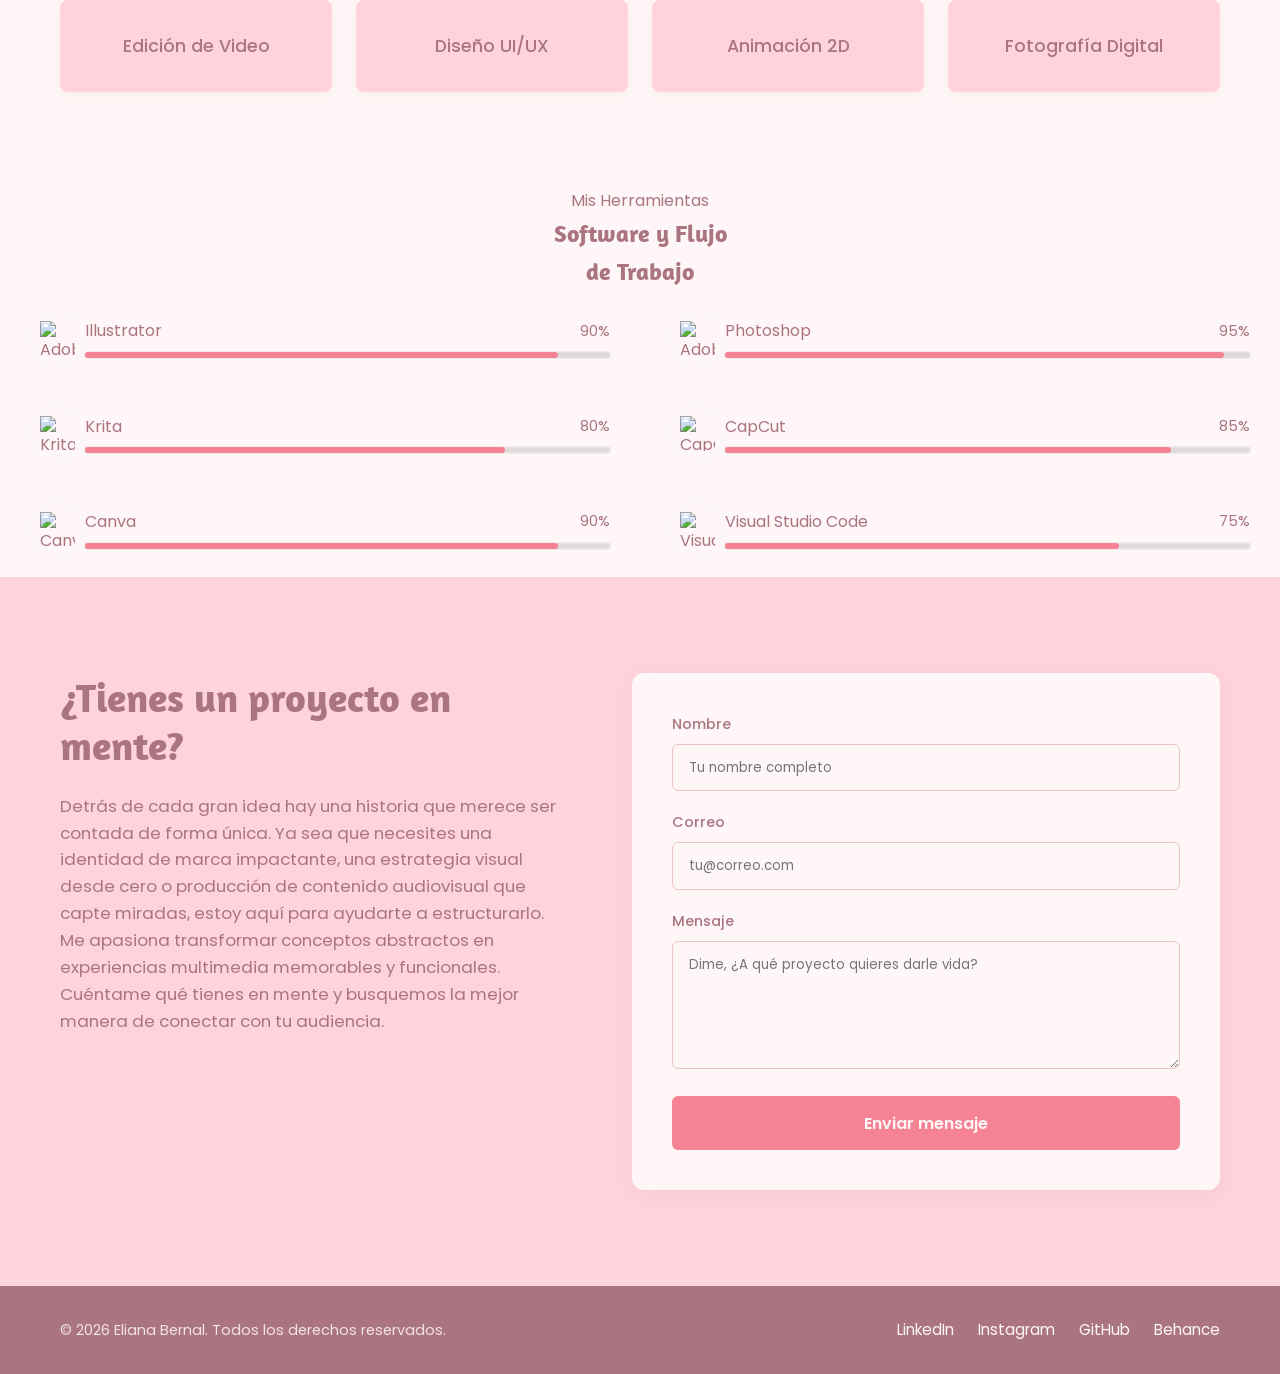
==== commit 6c1a565b: "cambio todo" ====
--- a/index.html
+++ b/index.html
@@ -34,7 +34,7 @@
                     <a href="#proyectos" class="boton-acento">Ver proyectos</a>
                 </div>
                 <div class="hero-columna-imagen">
-                    <img src="Pictures/" alt="Foto de perfil de Lorem Ipsum" class="foto-perfil">
+                    <img src="Pictures/Foto mía.jpeg" alt="Foto de perfil de Lorem Ipsum" class="foto-perfil">
                 </div>
             </div>
         </section>
@@ -51,7 +51,7 @@
                         </div>
                     </article>
                     <article class="tarjeta-proyecto">
-                        <img src="Pictures/Afiche diseño.jpeg" alt="Miniatura del Proyecto 2" class="proyecto-imagen">
+                        <img src="Pictures/AFICHE IG.png" alt="Miniatura del Proyecto 2" class="proyecto-imagen">
                         <div class="proyecto-contenido">
                             <a href="###" target="_blank" rel="noopener noreferrer"><h3 class="proyecto-titulo">Diseños</h3></a>
                             <p class="proyecto-descripcion">Post, logotipos y manuales de marca.</p>
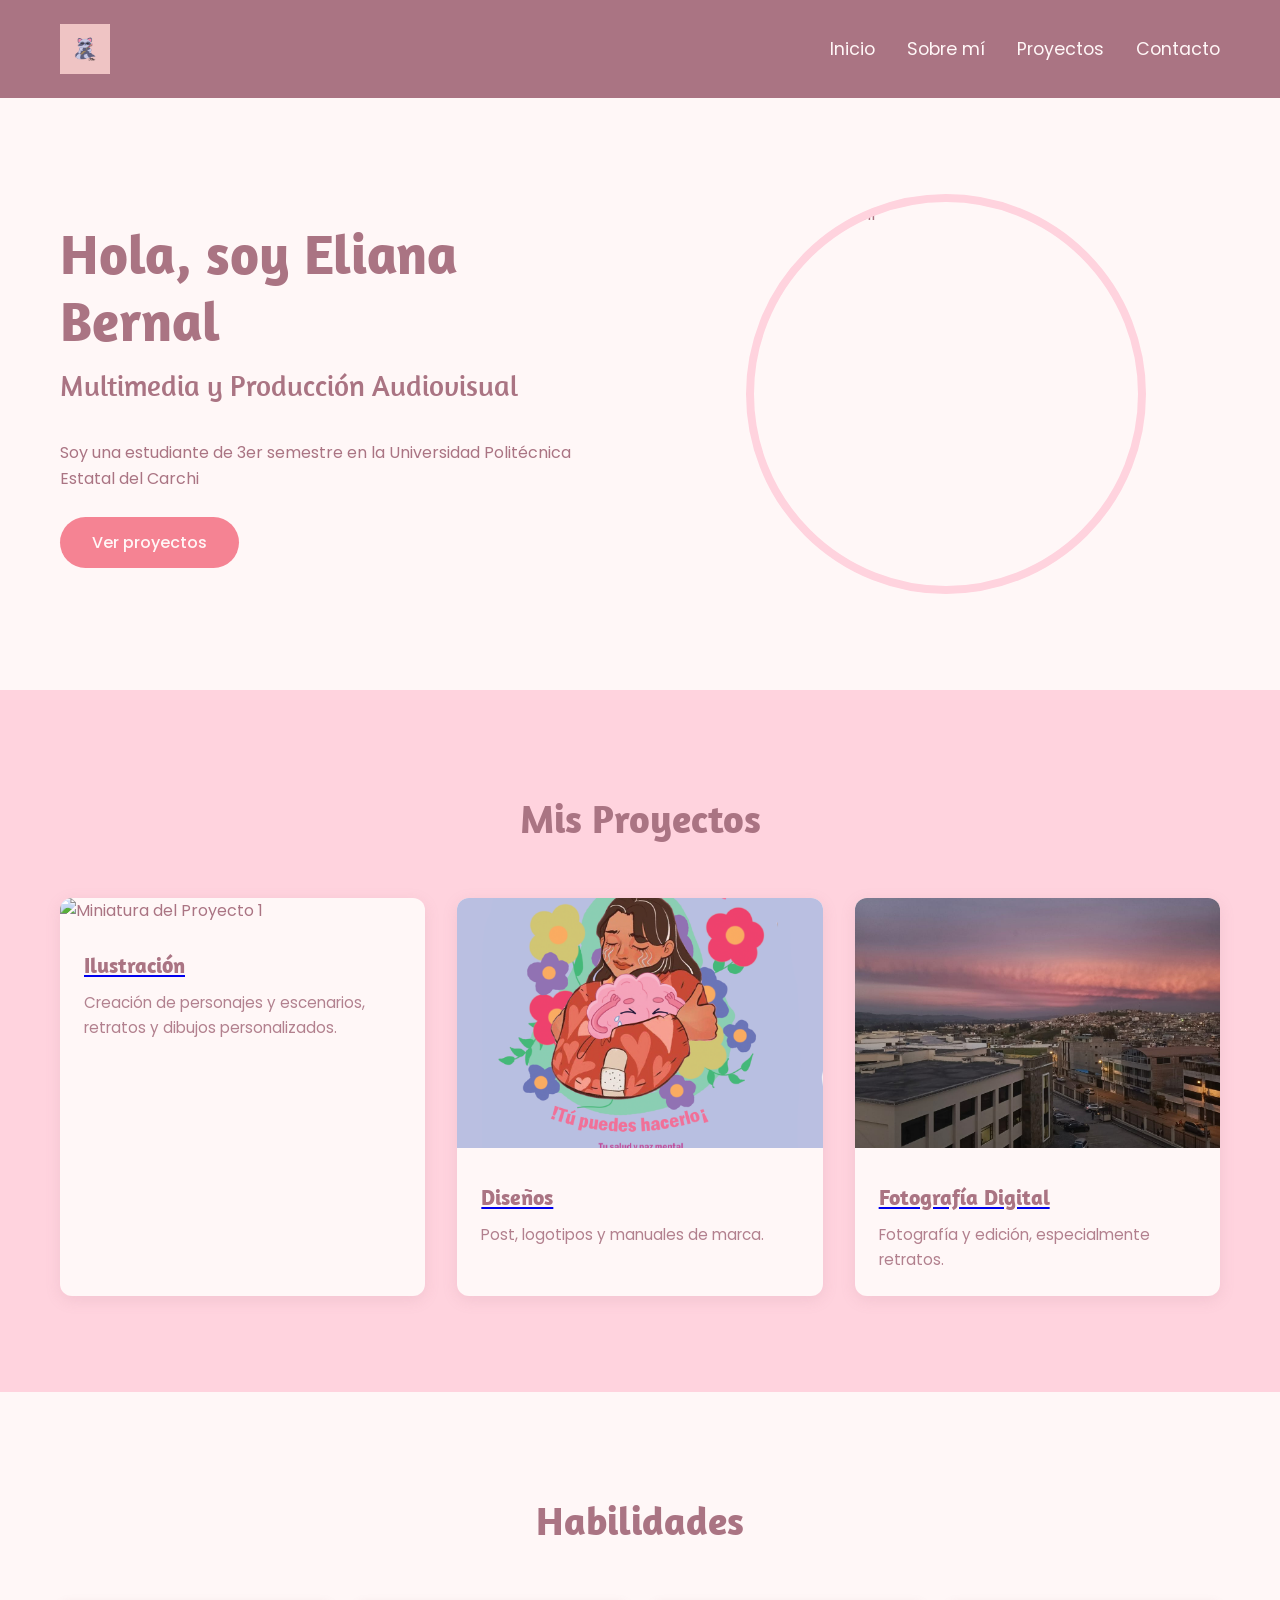
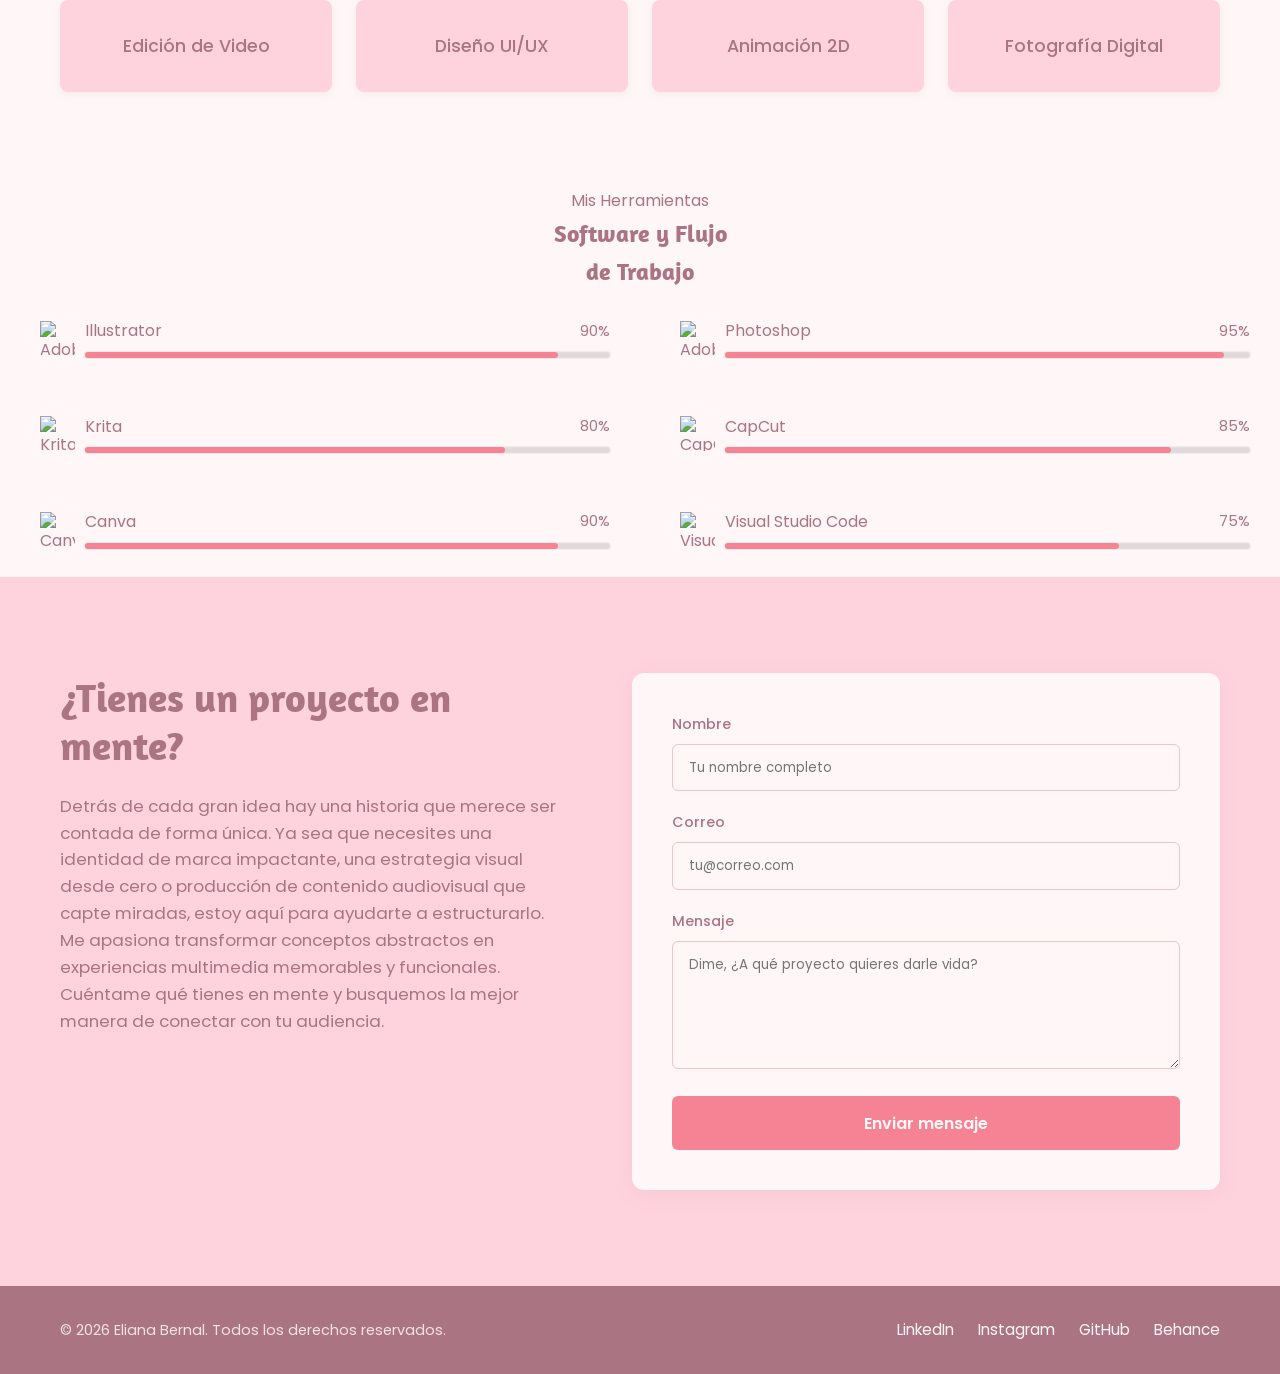
==== commit 26bee5fe: "cambio 1" ====
--- a/index.html
+++ b/index.html
@@ -34,7 +34,7 @@
                     <a href="#proyectos" class="boton-acento">Ver proyectos</a>
                 </div>
                 <div class="hero-columna-imagen">
-                    <img src="Pictures/Foto mía.jpeg" alt="Foto de perfil de Lorem Ipsum" class="foto-perfil">
+                    <img src="Pictures/Foto mía.jpeg" alt="Foto de perfil" class="foto-perfil">
                 </div>
             </div>
         </section>
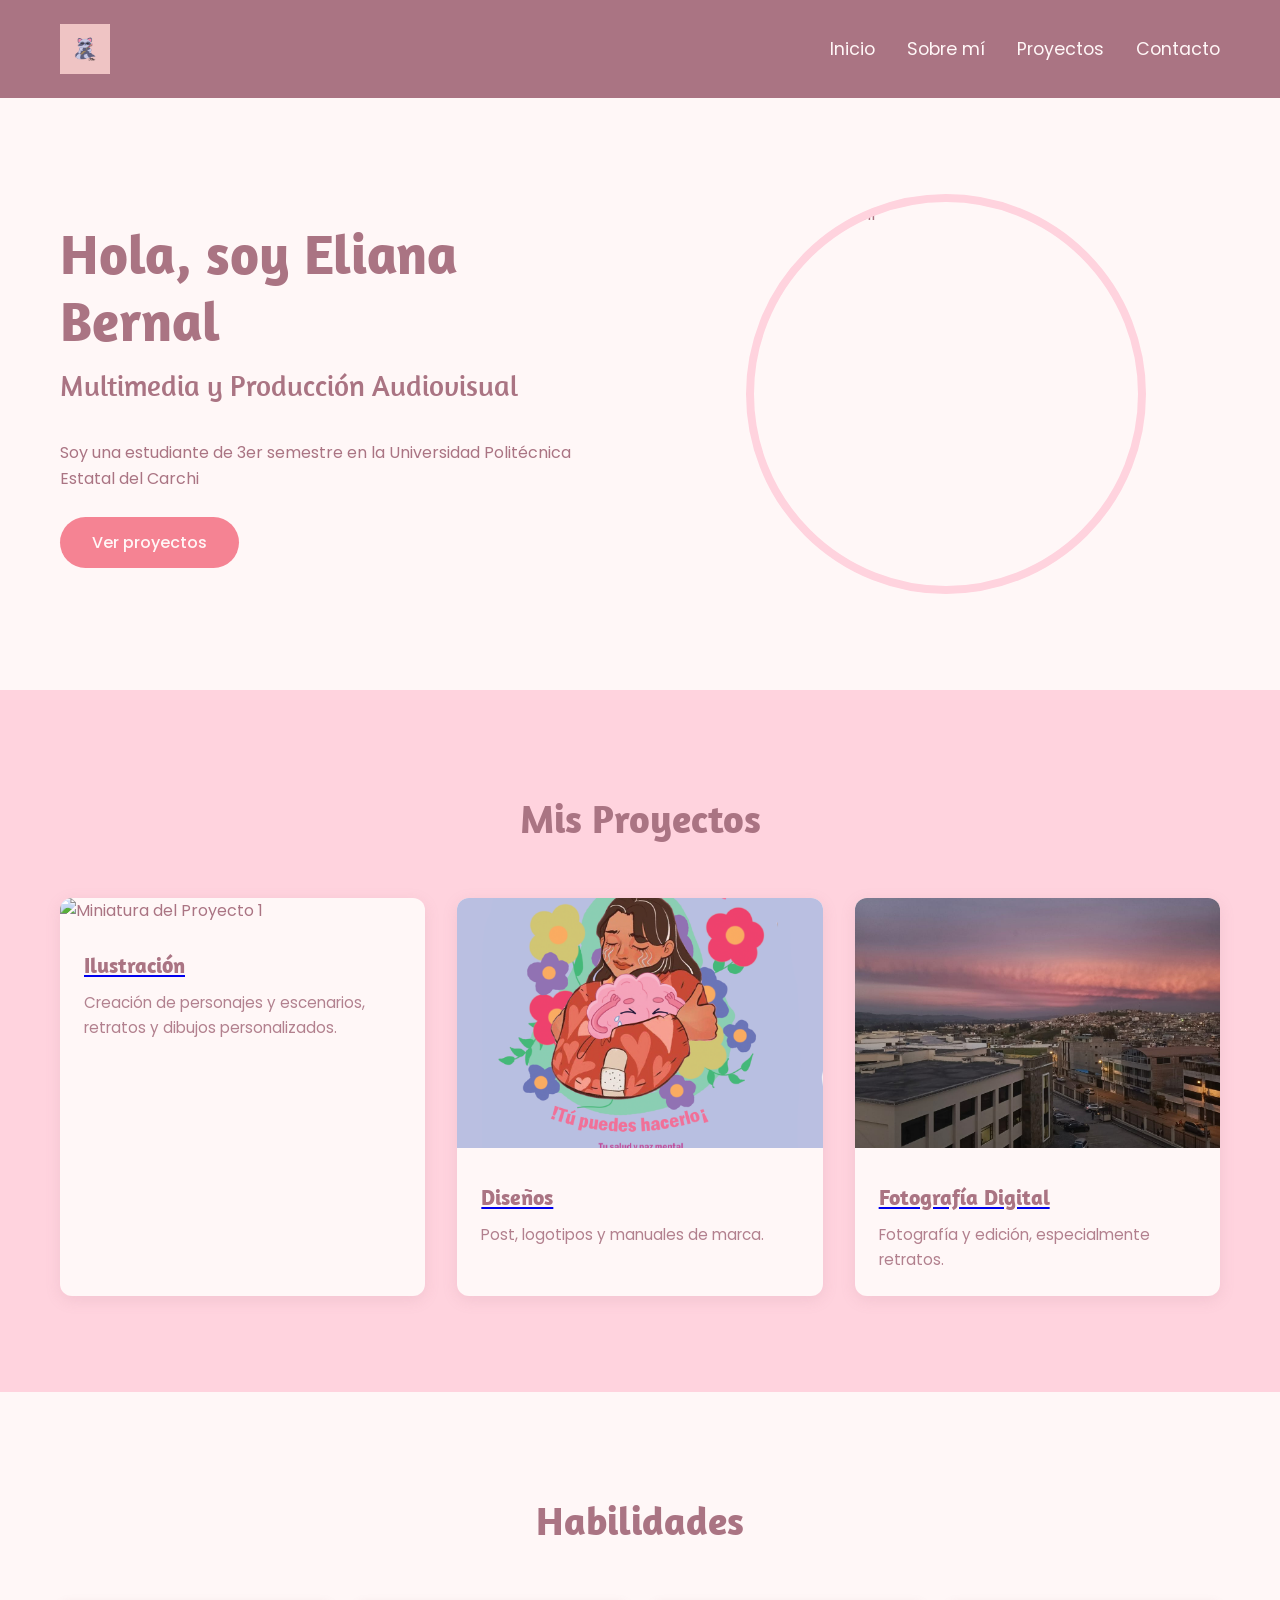
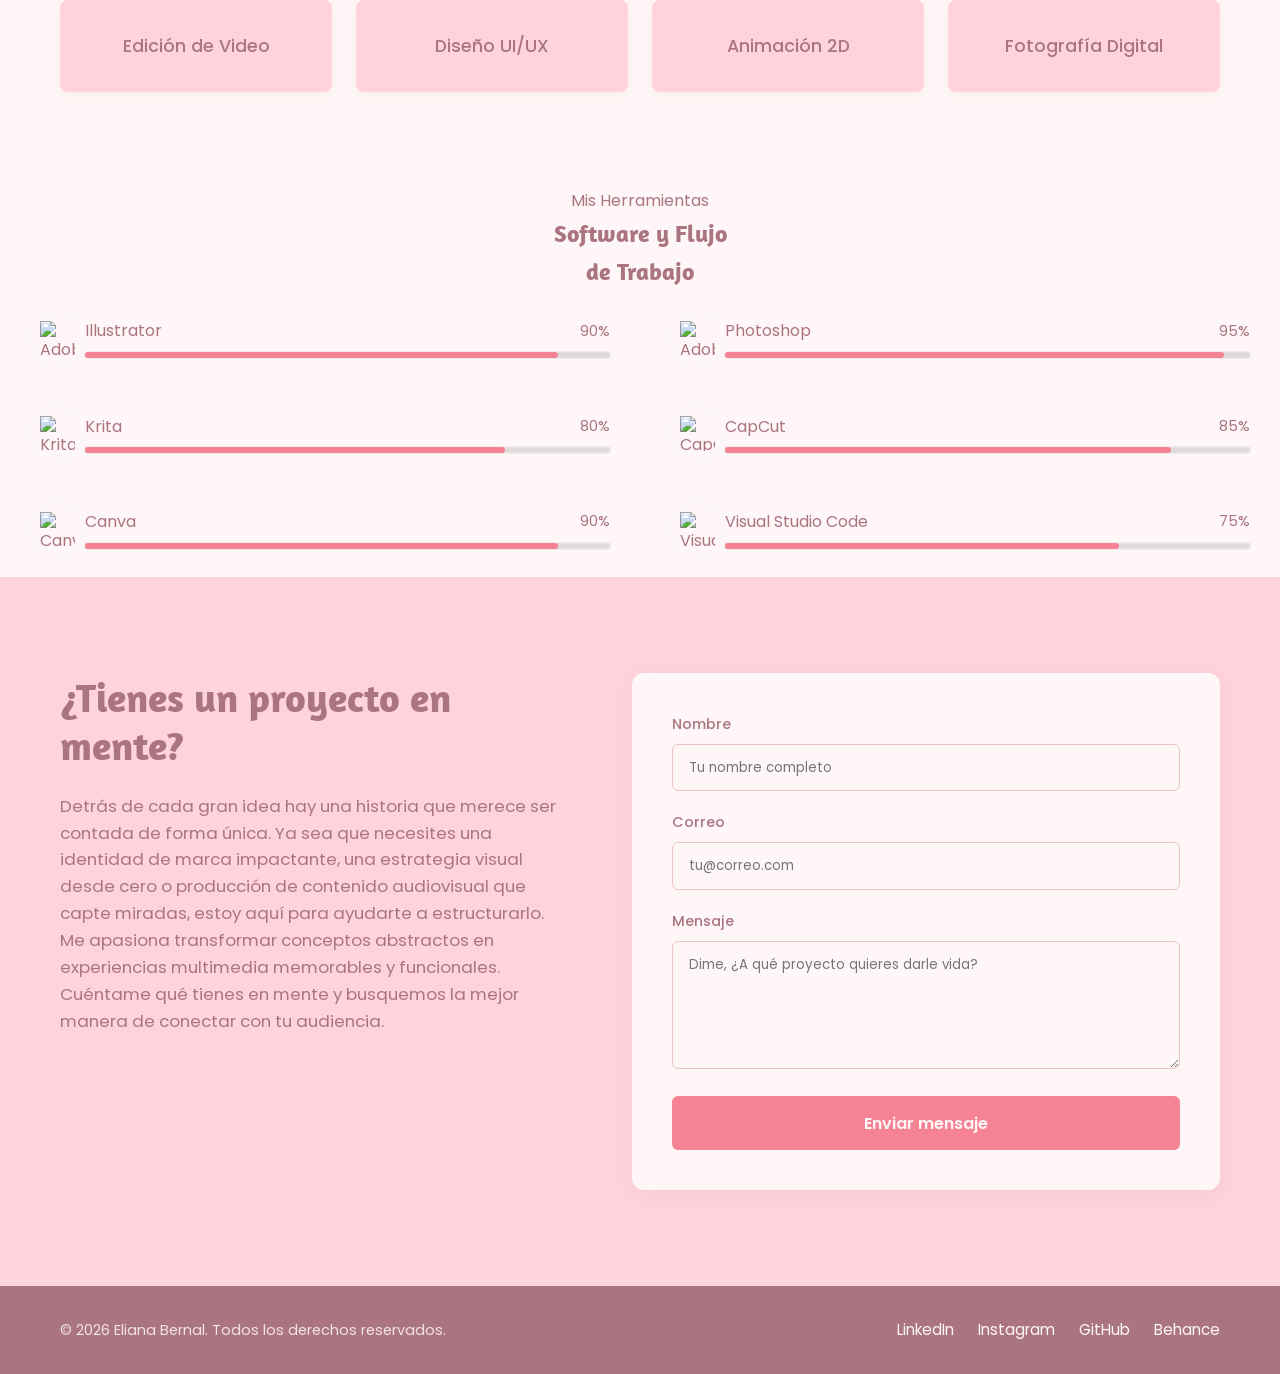
==== commit da595e48: "CAMBIO 2" ====
--- a/index.html
+++ b/index.html
@@ -34,7 +34,7 @@
                     <a href="#proyectos" class="boton-acento">Ver proyectos</a>
                 </div>
                 <div class="hero-columna-imagen">
-                    <img src="Pictures/Foto mía.jpeg" alt="Foto de perfil" class="foto-perfil">
+                    <img src="Pictures/Foto.jpeg" alt="Foto de perfil" class="foto-perfil">
                 </div>
             </div>
         </section>
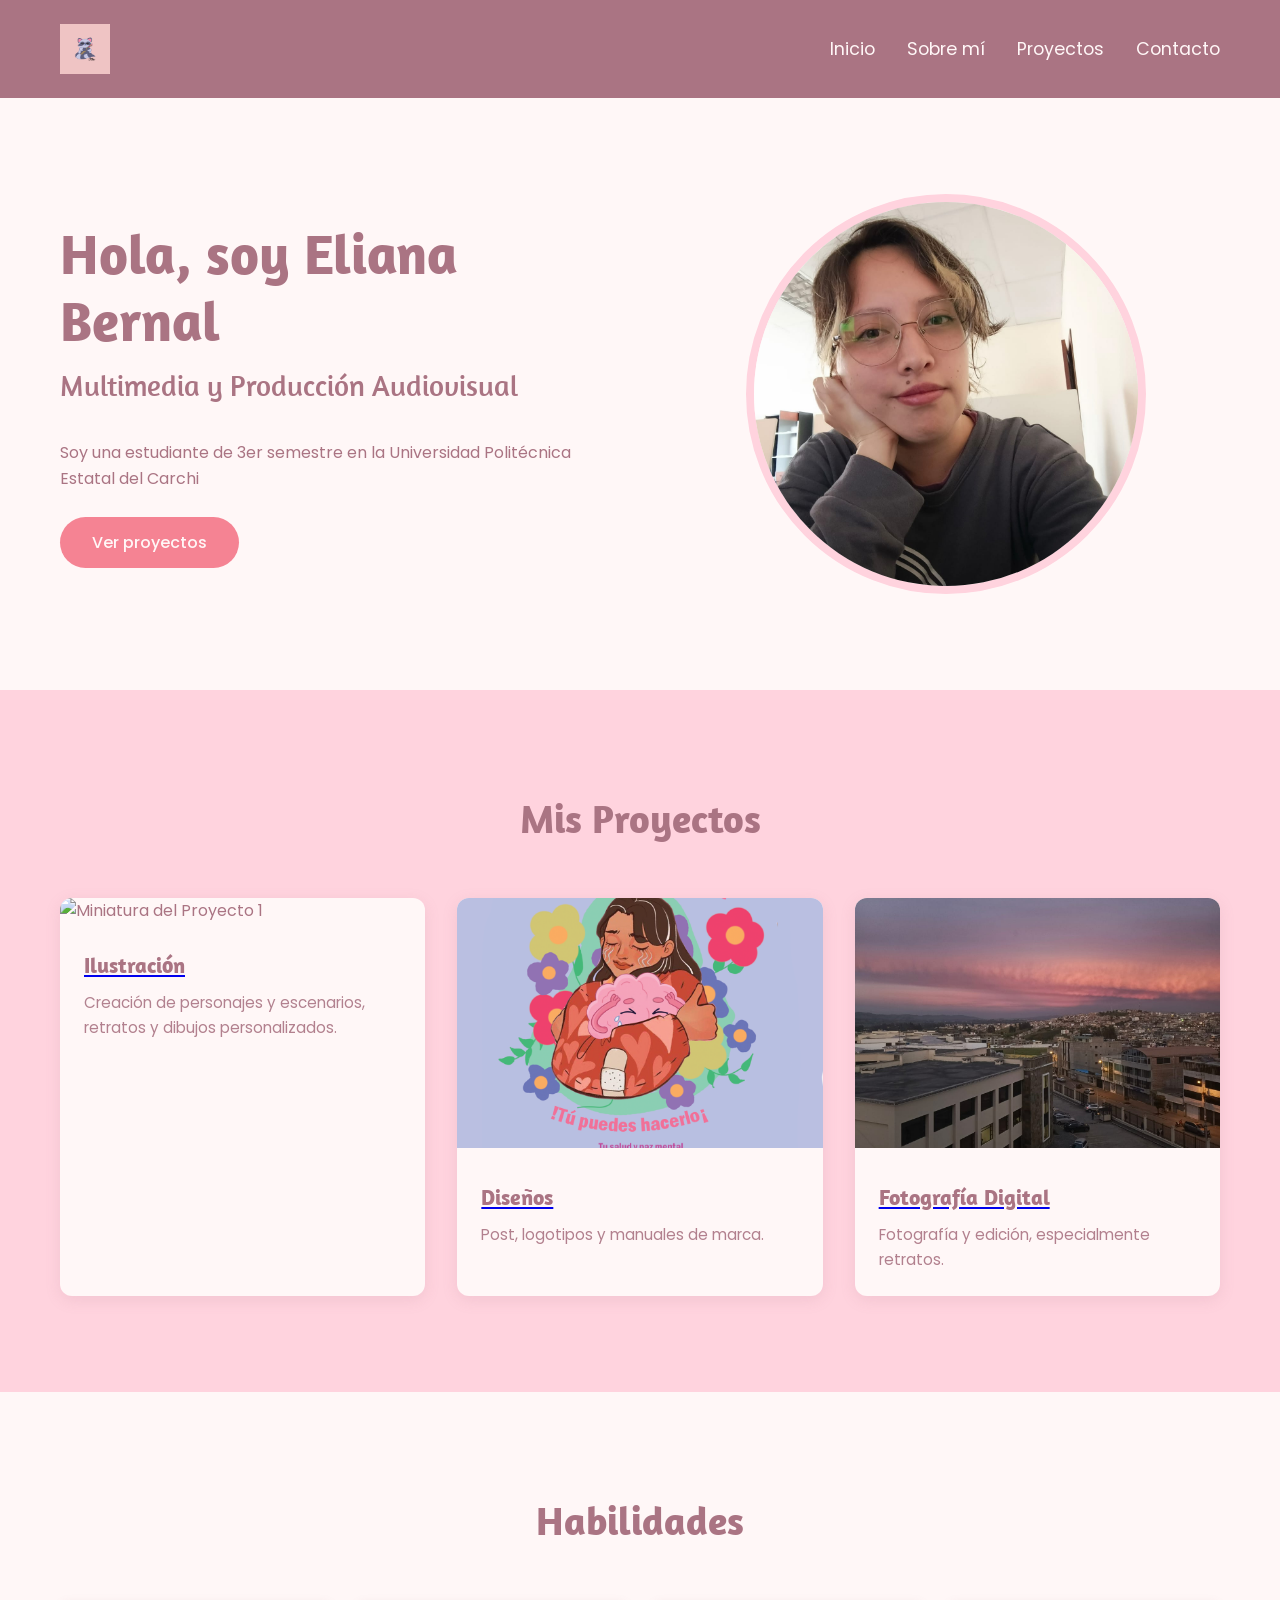
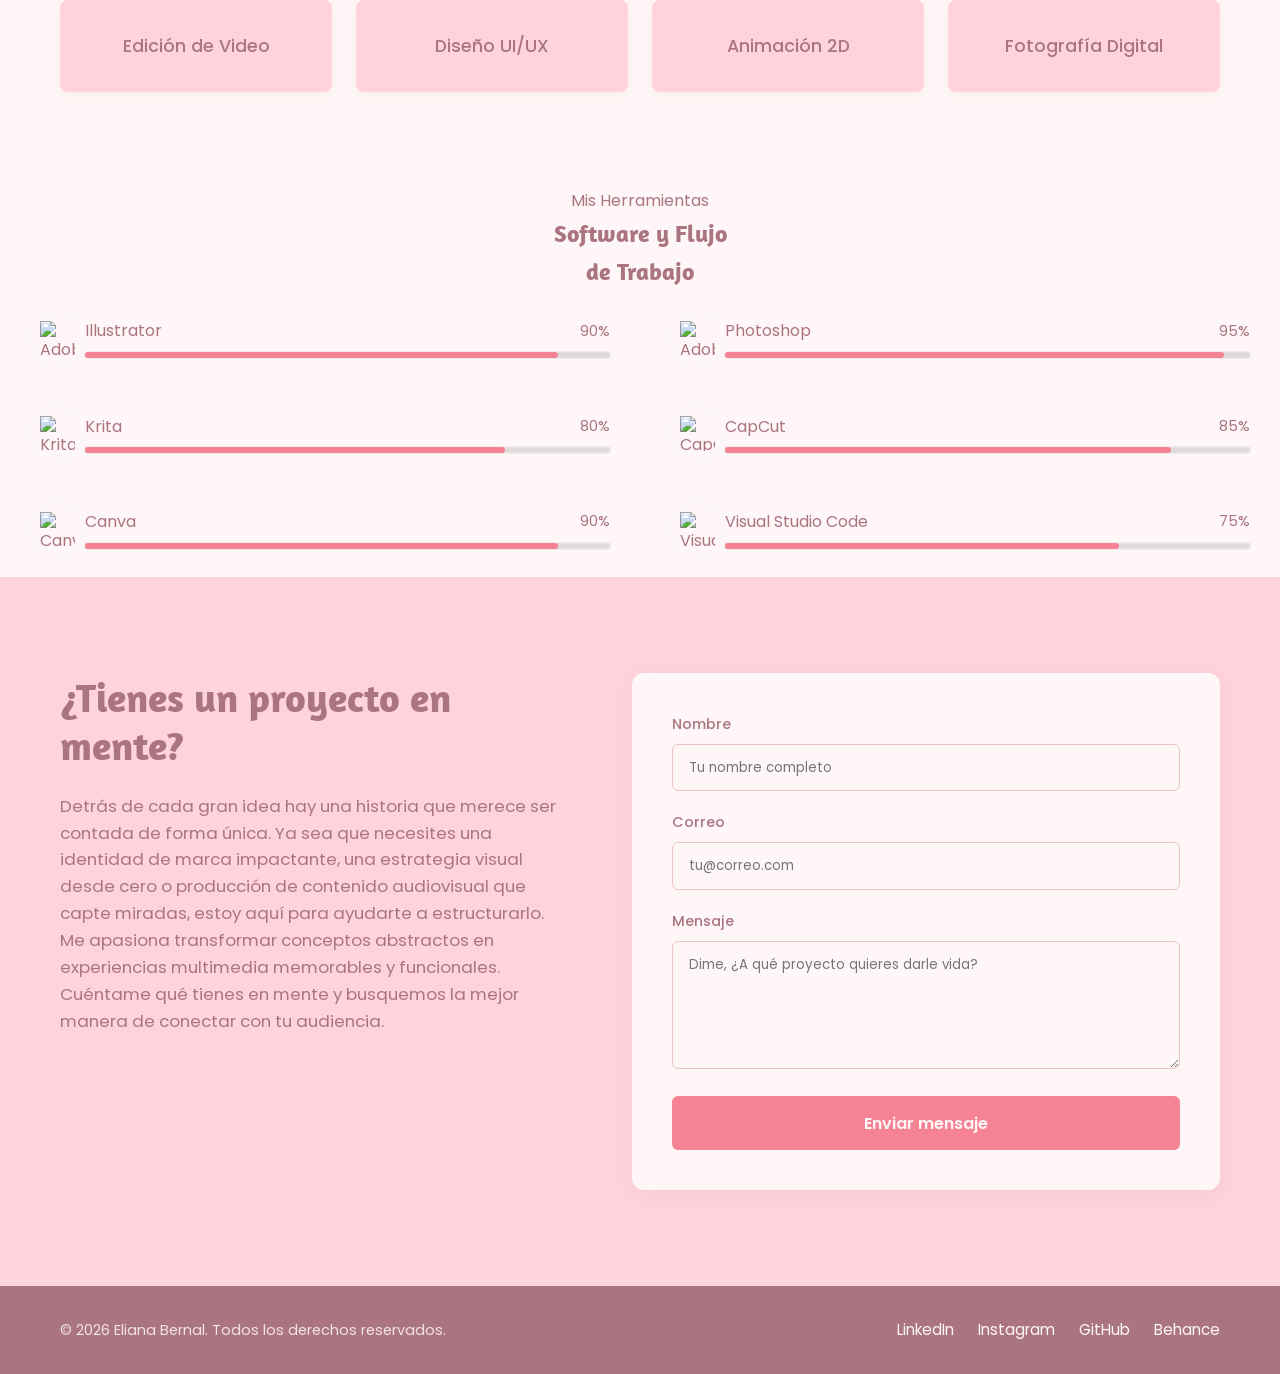
==== commit c7cc2b93: "cambio 3" ====
--- a/index.html
+++ b/index.html
@@ -34,7 +34,7 @@
                     <a href="#proyectos" class="boton-acento">Ver proyectos</a>
                 </div>
                 <div class="hero-columna-imagen">
-                    <img src="Pictures/Foto.jpeg" alt="Foto de perfil" class="foto-perfil">
+                    <img src="Pictures/Foto mía.png" alt="Foto de perfil" class="foto-perfil">
                 </div>
             </div>
         </section>
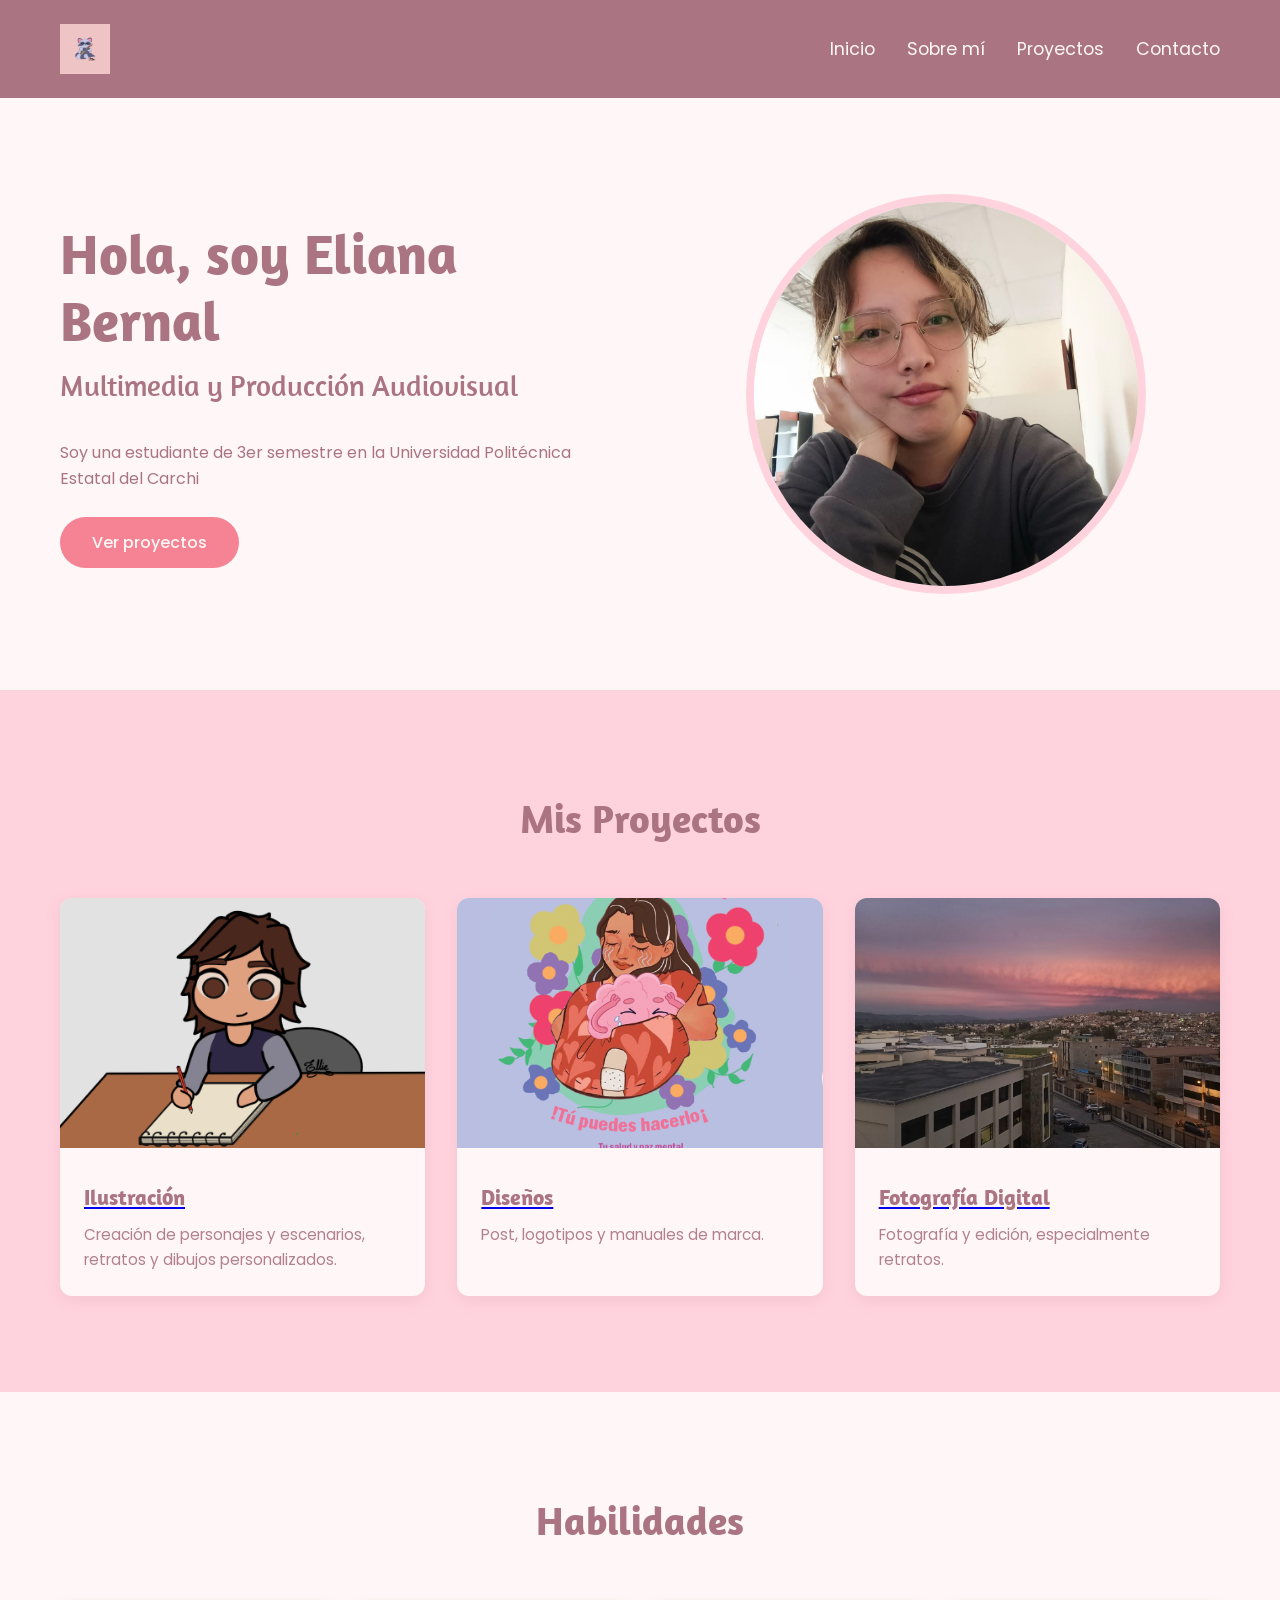
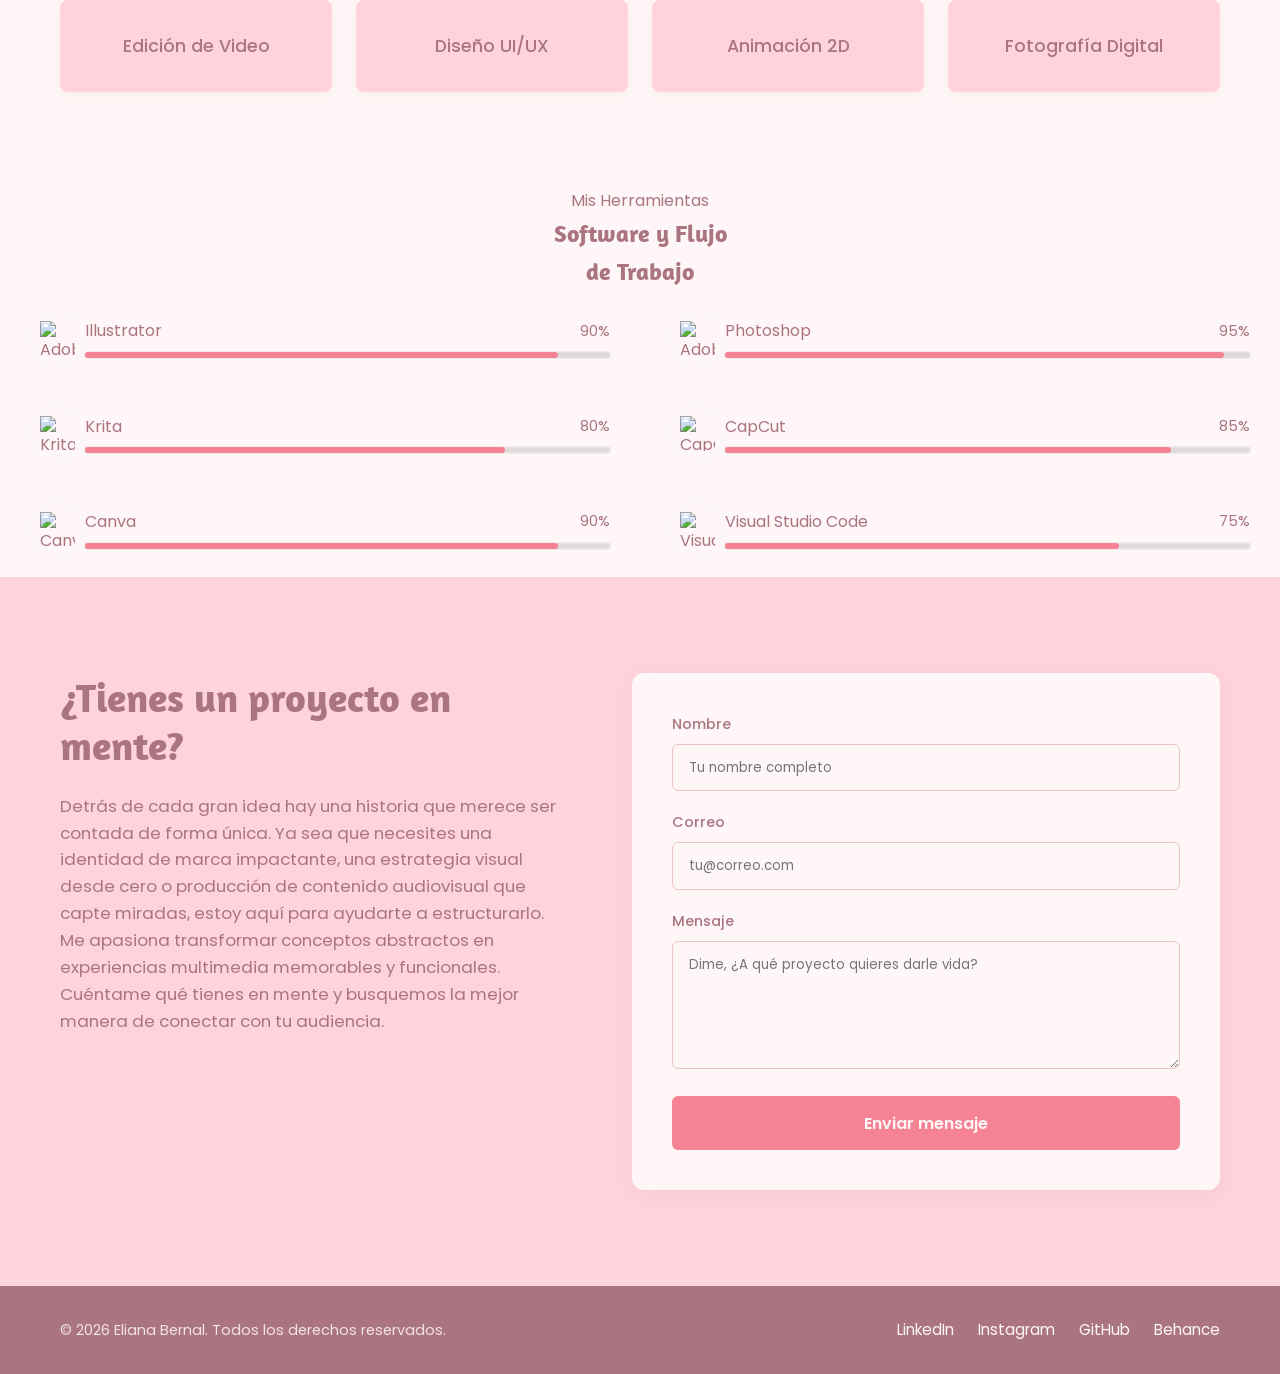
==== commit 9fde701e: "cambio4" ====
--- a/index.html
+++ b/index.html
@@ -44,7 +44,7 @@
                 <h2 class="titulo-seccion">Mis Proyectos</h2>
                 <div class="proyectos-grid">
                     <article class="tarjeta-proyecto">
-                        <img src="Pictures/Ilustración Ellie.png" alt="Miniatura del Proyecto 1" class="proyecto-imagen">
+                        <img src="Pictures/ilussss.png" alt="Miniatura del Proyecto 1" class="proyecto-imagen">
                         <div class="proyecto-contenido">
                             <a href="###" target="_blank" rel="noopener noreferrer"><h3 class="proyecto-titulo">Ilustración</h3></a>
                             <p class="proyecto-descripcion">Creación de personajes y escenarios, retratos y dibujos personalizados.</p>
